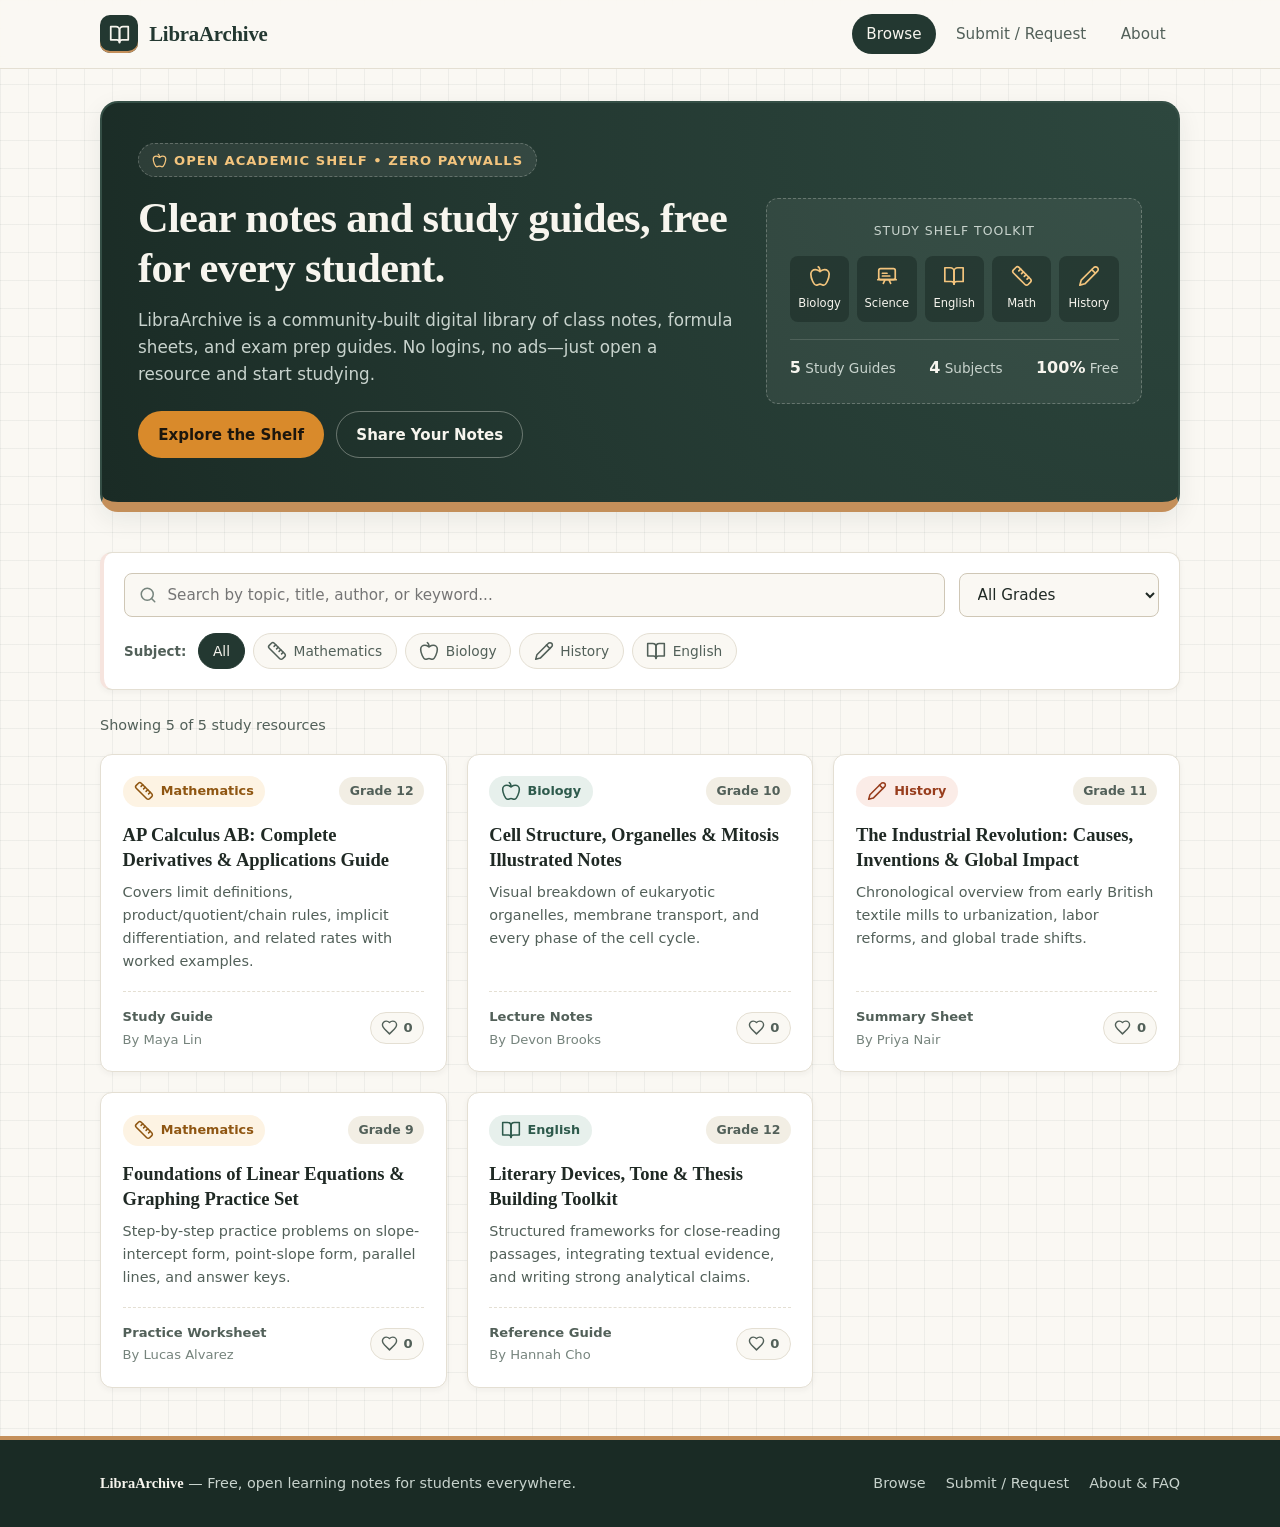
==== index.html @ 688ed9a1 "website creation" ====
<!DOCTYPE html>
<html lang="en">
<head>
  <meta charset="UTF-8" />
  <meta name="viewport" content="width=device-width, initial-scale=1.0" />
  <title>LibraArchive — Free Student Study Guides &amp; Class Notes</title>
  <meta name="description" content="Open, fast, and free study guides, lecture notes, and practice worksheets shared by students for everyone." />
  <link rel="stylesheet" href="css/styles.css" />
</head>
<body>
  <header class="site-header">
    <div class="container nav-inner">
      <a class="brand" href="index.html">
        <span class="brand-badge" aria-hidden="true">
          <svg width="21" height="21" viewBox="0 0 24 24" fill="none" stroke="currentColor" stroke-width="2" stroke-linecap="round" stroke-linejoin="round">
            <path d="M2 3h6a4 4 0 0 1 4 4v14a3 3 0 0 0-3-3H2z"/>
            <path d="M22 3h-6a4 4 0 0 0-4 4v14a3 3 0 0 1 3-3h7z"/>
          </svg>
        </span>
        <span>LibraArchive</span>
      </a>

      <button type="button" class="nav-toggle" id="nav-toggle" aria-expanded="false" aria-controls="nav-links" aria-label="Toggle navigation">
        <svg width="22" height="22" viewBox="0 0 24 24" fill="none" stroke="currentColor" stroke-width="2" stroke-linecap="round">
          <path d="M3 6h18M3 12h18M3 18h18"/>
        </svg>
      </button>

      <nav class="nav-links" id="nav-links" aria-label="Primary">
        <a href="index.html" aria-current="page">Browse</a>
        <a href="contribute.html">Submit / Request</a>
        <a href="about.html">About</a>
      </nav>
    </div>
  </header>

  <main>
    <section class="hero-section">
      <div class="container">
        <div class="chalkboard-hero">
          <div class="hero-grid">
            <div>
              <div class="hero-eyebrow">
                <svg width="15" height="15" viewBox="0 0 24 24" fill="none" stroke="currentColor" stroke-width="2" stroke-linecap="round" stroke-linejoin="round" aria-hidden="true">
                  <path d="M12 20.94c1.5 0 2.75 1.06 4 1.06 3 0 6-8 6-12.22A4.91 4.91 0 0 0 17 5c-2.22 0-4 1.44-5 2-1-.56-2.78-2-5-2a4.9 4.9 0 0 0-5 4.78C2 14 5 22 8 22c1.25 0 2.5-1.06 4-1.06Z"/>
                  <path d="M10 2c1 .5 2 2 2 5"/>
                </svg>
                <span>Open Academic Shelf &bull; Zero Paywalls</span>
              </div>
              <h1>Clear notes and study guides, free for every student.</h1>
              <p>
                LibraArchive is a community-built digital library of class notes, formula sheets, and exam prep guides. No logins, no ads—just open a resource and start studying.
              </p>
              <div class="hero-actions">
                <a class="btn btn-amber" href="#browse-controls">Explore the Shelf</a>
                <a class="btn btn-chalk-outline" href="contribute.html">Share Your Notes</a>
              </div>
            </div>

            <div class="hero-toolkit-card" aria-label="Study Subjects Overview">
              <div class="toolkit-label">Study Shelf Toolkit</div>
              <div class="toolkit-icons">
                <div class="toolkit-item">
                  <svg width="22" height="22" viewBox="0 0 24 24" fill="none" stroke="currentColor" stroke-width="1.85" stroke-linecap="round" stroke-linejoin="round" aria-hidden="true">
                    <path d="M12 20.94c1.5 0 2.75 1.06 4 1.06 3 0 6-8 6-12.22A4.91 4.91 0 0 0 17 5c-2.22 0-4 1.44-5 2-1-.56-2.78-2-5-2a4.9 4.9 0 0 0-5 4.78C2 14 5 22 8 22c1.25 0 2.5-1.06 4-1.06Z"/>
                    <path d="M10 2c1 .5 2 2 2 5"/>
                  </svg>
                  <span>Biology</span>
                </div>
                <div class="toolkit-item">
                  <svg width="22" height="22" viewBox="0 0 24 24" fill="none" stroke="currentColor" stroke-width="1.85" stroke-linecap="round" stroke-linejoin="round" aria-hidden="true">
                    <rect x="3" y="4" width="18" height="12" rx="2"/>
                    <path d="M2 16h20M8 20l2-4M16 20l-2-4M7 9h5M7 12h8"/>
                  </svg>
                  <span>Science</span>
                </div>
                <div class="toolkit-item">
                  <svg width="22" height="22" viewBox="0 0 24 24" fill="none" stroke="currentColor" stroke-width="1.85" stroke-linecap="round" stroke-linejoin="round" aria-hidden="true">
                    <path d="M2 3h6a4 4 0 0 1 4 4v14a3 3 0 0 0-3-3H2z"/>
                    <path d="M22 3h-6a4 4 0 0 0-4 4v14a3 3 0 0 1 3-3h7z"/>
                  </svg>
                  <span>English</span>
                </div>
                <div class="toolkit-item">
                  <svg width="22" height="22" viewBox="0 0 24 24" fill="none" stroke="currentColor" stroke-width="1.85" stroke-linecap="round" stroke-linejoin="round" aria-hidden="true">
                    <path d="M21.3 15.3a2.4 2.4 0 0 1 0 3.4l-2.6 2.6a2.4 2.4 0 0 1-3.4 0L2.7 8.7a2.41 2.41 0 0 1 0-3.4l2.6-2.6a2.41 2.41 0 0 1 3.4 0Z"/>
                    <path d="m14.5 12.5 2-2m-5-1 2-2m-5-1 2-2m7 11 2-2"/>
                  </svg>
                  <span>Math</span>
                </div>
                <div class="toolkit-item">
                  <svg width="22" height="22" viewBox="0 0 24 24" fill="none" stroke="currentColor" stroke-width="1.85" stroke-linecap="round" stroke-linejoin="round" aria-hidden="true">
                    <path d="M17 3a2.85 2.83 0 1 1 4 4L7.5 20.5 2 22l1.5-5.5Z"/>
                    <path d="m15 5 4 4"/>
                  </svg>
                  <span>History</span>
                </div>
              </div>
              <div class="hero-stats">
                <span><strong id="stat-total-resources">5</strong> Study Guides</span>
                <span><strong id="stat-total-subjects">4</strong> Subjects</span>
                <span><strong>100%</strong> Free</span>
              </div>
            </div>
          </div>
        </div>
      </div>
    </section>

    <section class="container" id="browse-controls" aria-label="Browse Study Resources">
      <div class="controls-panel">
        <div class="search-row">
          <div class="search-field">
            <svg width="18" height="18" viewBox="0 0 24 24" fill="none" stroke="currentColor" stroke-width="2" stroke-linecap="round" stroke-linejoin="round" aria-hidden="true">
              <circle cx="11" cy="11" r="8"/>
              <path d="m21 21-4.3-4.3"/>
            </svg>
            <input
              type="search"
              id="search-input"
              class="search-input"
              placeholder="Search by topic, title, author, or keyword..."
              aria-label="Search study resources"
            />
          </div>

          <select id="grade-select" class="grade-select" aria-label="Filter by Grade">
            <option value="All">All Grades</option>
          </select>
        </div>

        <div class="filter-pills-row" role="group" aria-label="Filter by Subject">
          <span class="filter-label">Subject:</span>
          <div id="subject-pills" class="filter-pills-row"></div>
        </div>
      </div>

      <div class="results-meta">
        <span id="results-count">Loading study resources...</span>
      </div>

      <div id="resource-grid" class="resource-grid"></div>
    </section>
  </main>

  <footer class="site-footer">
    <div class="container footer-inner">
      <div>
        <span class="footer-brand">LibraArchive</span> &mdash; Free, open learning notes for students everywhere.
      </div>
      <div class="footer-links">
        <a href="index.html">Browse</a>
        <a href="contribute.html">Submit / Request</a>
        <a href="about.html">About &amp; FAQ</a>
      </div>
    </div>
  </footer>

  <script src="js/app.js"></script>
</body>
</html>
---- css/styles.css ----
/* ==========================================================================
   LibraArchive — Warm Academic & Notebook-Grid Stylesheet
   ========================================================================== */

:root {
  --bg-paper: #faf8f3;
  --bg-surface: #ffffff;
  --bg-subtle: #f2eee4;
  --grid-line: rgba(35, 56, 49, 0.055);
  --margin-line: rgba(200, 90, 50, 0.16);

  --chalkboard: #233831;
  --chalkboard-deep: #1a2b25;
  --chalk-text: #f7f5ee;
  --chalk-muted: #c8d3cd;
  --wood-ledge: #c48f5a;

  --ink-primary: #1f2924;
  --ink-secondary: #526059;
  --ink-muted: #76847d;

  --accent-amber: #d98a2b;
  --accent-amber-soft: #fdf3e3;
  --accent-terracotta: #c85a32;
  --accent-terracotta-soft: #fbece7;
  --accent-sage: #2e5a4c;
  --accent-sage-soft: #e7f0ec;

  --border-light: #e4dfd3;
  --border-strong: #cfc7b6;

  --shadow-sm: 0 2px 6px rgba(31, 41, 36, 0.05);
  --shadow-md: 0 8px 24px rgba(31, 41, 36, 0.08);

  --radius-sm: 8px;
  --radius-md: 12px;
  --radius-lg: 18px;
  --radius-pill: 999px;

  --font-serif: "Georgia", "Cambria", "Times New Roman", Times, serif;
  --font-sans: system-ui, -apple-system, BlinkMacSystemFont, "Segoe UI", Roboto, Oxygen, Ubuntu, Cantarell, sans-serif;

  --container-max: 1120px;
}

*,
*::before,
*::after {
  box-sizing: border-box;
}

html {
  scroll-behavior: smooth;
}

body {
  margin: 0;
  min-height: 100vh;
  display: flex;
  flex-direction: column;
  font-family: var(--font-sans);
  color: var(--ink-primary);
  line-height: 1.6;
  background-color: var(--bg-paper);
  background-image:
    linear-gradient(to right, var(--grid-line) 1px, transparent 1px),
    linear-gradient(to bottom, var(--grid-line) 1px, transparent 1px);
  background-size: 28px 28px;
  -webkit-font-smoothing: antialiased;
}

main {
  flex: 1;
}

img,
svg {
  display: block;
}

a {
  color: inherit;
  text-decoration: none;
}

button,
input,
select {
  font: inherit;
  color: inherit;
}

.container {
  width: 100%;
  max-width: var(--container-max);
  margin: 0 auto;
  padding: 0 1.25rem;
}

/* ==========================================================================
   Shared Header & Navigation
   ========================================================================== */

.site-header {
  position: sticky;
  top: 0;
  z-index: 40;
  background: rgba(250, 248, 243, 0.94);
  backdrop-filter: blur(8px);
  border-bottom: 1px solid var(--border-light);
}

.nav-inner {
  display: flex;
  align-items: center;
  justify-content: space-between;
  min-height: 68px;
  gap: 1rem;
}

.brand {
  display: inline-flex;
  align-items: center;
  gap: 0.7rem;
  font-family: var(--font-serif);
  font-size: 1.3rem;
  font-weight: 700;
  color: var(--chalkboard);
  letter-spacing: -0.01em;
}

.brand-badge {
  width: 38px;
  height: 38px;
  border-radius: 10px;
  background: var(--chalkboard);
  color: var(--chalk-text);
  display: inline-flex;
  align-items: center;
  justify-content: center;
  box-shadow: inset 0 -2px 0 var(--wood-ledge);
}

.nav-links {
  display: flex;
  align-items: center;
  gap: 0.35rem;
}

.nav-links a {
  padding: 0.5rem 0.9rem;
  border-radius: var(--radius-pill);
  font-size: 0.95rem;
  font-weight: 500;
  color: var(--ink-secondary);
  transition: background-color 0.16s ease, color 0.16s ease;
}

.nav-links a:hover {
  background: var(--bg-subtle);
  color: var(--ink-primary);
}

.nav-links a[aria-current="page"] {
  background: var(--chalkboard);
  color: var(--chalk-text);
}

.nav-toggle {
  display: none;
  background: var(--bg-surface);
  border: 1px solid var(--border-light);
  border-radius: var(--radius-sm);
  padding: 0.45rem 0.65rem;
  cursor: pointer;
}

/* ==========================================================================
   Hero Banner (Chalkboard Inspired)
   ========================================================================== */

.hero-section {
  padding: 2rem 0 1.25rem;
}

.chalkboard-hero {
  position: relative;
  background: radial-gradient(circle at top right, #2d473e 0%, var(--chalkboard) 60%, var(--chalkboard-deep) 100%);
  color: var(--chalk-text);
  border-radius: var(--radius-lg);
  padding: 2.5rem 2.25rem 2.75rem;
  border: 2px solid #354f46;
  border-bottom: 10px solid var(--wood-ledge);
  box-shadow: var(--shadow-md);
  overflow: hidden;
}

.hero-grid {
  display: grid;
  grid-template-columns: 1.35fr 0.85fr;
  gap: 2rem;
  align-items: center;
}

.hero-eyebrow {
  display: inline-flex;
  align-items: center;
  gap: 0.45rem;
  font-size: 0.82rem;
  font-weight: 600;
  text-transform: uppercase;
  letter-spacing: 0.08em;
  color: #f3c47d;
  background: rgba(255, 255, 255, 0.08);
  border: 1px dashed rgba(247, 245, 238, 0.25);
  padding: 0.35rem 0.8rem;
  border-radius: var(--radius-pill);
  margin-bottom: 1rem;
}

.chalkboard-hero h1 {
  margin: 0 0 0.85rem;
  font-family: var(--font-serif);
  font-size: clamp(1.85rem, 3.4vw, 2.65rem);
  line-height: 1.18;
  letter-spacing: -0.015em;
  color: var(--chalk-text);
}

.chalkboard-hero p {
  margin: 0 0 1.5rem;
  max-width: 58ch;
  font-size: 1.05rem;
  color: var(--chalk-muted);
}

.hero-actions {
  display: flex;
  flex-wrap: wrap;
  gap: 0.75rem;
}

.hero-toolkit-card {
  background: rgba(255, 255, 255, 0.06);
  border: 1.5px dashed rgba(247, 245, 238, 0.26);
  border-radius: var(--radius-md);
  padding: 1.4rem;
}

.toolkit-label {
  font-size: 0.78rem;
  text-transform: uppercase;
  letter-spacing: 0.08em;
  color: var(--chalk-muted);
  margin-bottom: 0.9rem;
  text-align: center;
}

.toolkit-icons {
  display: grid;
  grid-template-columns: repeat(5, 1fr);
  gap: 0.5rem;
  text-align: center;
}

.toolkit-item {
  display: flex;
  flex-direction: column;
  align-items: center;
  gap: 0.4rem;
  padding: 0.6rem 0.25rem;
  border-radius: var(--radius-sm);
  background: rgba(26, 43, 37, 0.55);
  color: #f3c47d;
  font-size: 0.72rem;
}

.toolkit-item span {
  color: var(--chalk-text);
  font-weight: 500;
}

.hero-stats {
  display: flex;
  justify-content: space-between;
  margin-top: 1.1rem;
  padding-top: 0.9rem;
  border-top: 1px solid rgba(247, 245, 238, 0.14);
  font-size: 0.85rem;
  color: var(--chalk-muted);
}

.hero-stats strong {
  color: var(--chalk-text);
  font-size: 1rem;
}

/* ==========================================================================
   Buttons
   ========================================================================== */

.btn {
  display: inline-flex;
  align-items: center;
  justify-content: center;
  gap: 0.5rem;
  padding: 0.65rem 1.2rem;
  border-radius: var(--radius-pill);
  font-size: 0.94rem;
  font-weight: 600;
  border: 1px solid transparent;
  cursor: pointer;
  transition: transform 0.12s ease, background-color 0.16s ease, border-color 0.16s ease, box-shadow 0.16s ease;
}

.btn:active {
  transform: translateY(1px);
}

.btn-amber {
  background: var(--accent-amber);
  color: #1c160d;
}

.btn-amber:hover {
  background: #e49738;
}

.btn-chalk-outline {
  background: transparent;
  border-color: rgba(247, 245, 238, 0.35);
  color: var(--chalk-text);
}

.btn-chalk-outline:hover {
  background: rgba(255, 255, 255, 0.1);
}

.btn-primary {
  background: var(--chalkboard);
  color: var(--chalk-text);
}

.btn-primary:hover {
  background: #2e4940;
}

.btn-secondary {
  background: var(--bg-surface);
  border-color: var(--border-strong);
  color: var(--ink-primary);
}

.btn-secondary:hover {
  background: var(--bg-subtle);
}

/* ==========================================================================
   Search & Filter Controls
   ========================================================================== */

.controls-panel {
  background: var(--bg-surface);
  border: 1px solid var(--border-light);
  border-left: 4px solid var(--margin-line);
  border-radius: var(--radius-md);
  padding: 1.25rem;
  margin: 1.25rem 0 1.5rem;
  box-shadow: var(--shadow-sm);
}

.search-row {
  display: grid;
  grid-template-columns: 1fr 200px;
  gap: 0.85rem;
  margin-bottom: 1rem;
}

.search-field {
  position: relative;
  display: flex;
  align-items: center;
}

.search-field svg {
  position: absolute;
  left: 0.95rem;
  color: var(--ink-muted);
  pointer-events: none;
}

.search-input,
.grade-select {
  width: 100%;
  height: 44px;
  border: 1px solid var(--border-strong);
  border-radius: var(--radius-sm);
  background: var(--bg-paper);
  font-size: 0.95rem;
  transition: border-color 0.15s ease, box-shadow 0.15s ease;
}

.search-input {
  padding: 0 0.95rem 0 2.65rem;
}

.grade-select {
  padding: 0 0.85rem;
  cursor: pointer;
}

.search-input:focus,
.grade-select:focus {
  outline: none;
  border-color: var(--chalkboard);
  background: var(--bg-surface);
  box-shadow: 0 0 0 3px rgba(35, 56, 49, 0.12);
}

.filter-pills-row {
  display: flex;
  flex-wrap: wrap;
  align-items: center;
  gap: 0.5rem;
}

.filter-label {
  font-size: 0.84rem;
  font-weight: 600;
  color: var(--ink-secondary);
  margin-right: 0.25rem;
}

.pill-btn {
  display: inline-flex;
  align-items: center;
  gap: 0.4rem;
  padding: 0.38rem 0.85rem;
  border-radius: var(--radius-pill);
  border: 1px solid var(--border-light);
  background: var(--bg-paper);
  color: var(--ink-secondary);
  font-size: 0.86rem;
  font-weight: 500;
  cursor: pointer;
  transition: all 0.15s ease;
}

.pill-btn:hover {
  border-color: var(--border-strong);
  color: var(--ink-primary);
}

.pill-btn.active {
  background: var(--chalkboard);
  border-color: var(--chalkboard);
  color: var(--chalk-text);
}

.results-meta {
  display: flex;
  align-items: center;
  justify-content: space-between;
  margin-bottom: 1rem;
  font-size: 0.9rem;
  color: var(--ink-secondary);
}

/* ==========================================================================
   Resource Cards Grid
   ========================================================================== */

.resource-grid {
  display: grid;
  grid-template-columns: repeat(auto-fill, minmax(310px, 1fr));
  gap: 1.25rem;
  padding-bottom: 3rem;
}

.resource-card {
  display: flex;
  flex-direction: column;
  background: var(--bg-surface);
  border: 1px solid var(--border-light);
  border-radius: var(--radius-md);
  padding: 1.35rem;
  box-shadow: var(--shadow-sm);
  transition: transform 0.16s ease, box-shadow 0.16s ease, border-color 0.16s ease;
}

.resource-card:hover {
  transform: translateY(-3px);
  box-shadow: var(--shadow-md);
  border-color: var(--border-strong);
}

.card-top {
  display: flex;
  align-items: center;
  justify-content: space-between;
  gap: 0.5rem;
  margin-bottom: 0.95rem;
}

.subject-badge {
  display: inline-flex;
  align-items: center;
  gap: 0.42rem;
  padding: 0.32rem 0.72rem;
  border-radius: var(--radius-pill);
  font-size: 0.8rem;
  font-weight: 600;
  background: var(--accent-sage-soft);
  color: var(--accent-sage);
}

.subject-badge[data-subject="Mathematics"] {
  background: var(--accent-amber-soft);
  color: #8f5612;
}

.subject-badge[data-subject="History"] {
  background: var(--accent-terracotta-soft);
  color: #983d1d;
}

.grade-tag {
  font-size: 0.78rem;
  font-weight: 600;
  color: var(--ink-secondary);
  background: var(--bg-subtle);
  padding: 0.25rem 0.65rem;
  border-radius: var(--radius-pill);
}

.card-title {
  margin: 0 0 0.55rem;
  font-family: var(--font-serif);
  font-size: 1.16rem;
  line-height: 1.35;
  color: var(--ink-primary);
}

.resource-card:hover .card-title {
  color: var(--accent-sage);
}

.card-desc {
  margin: 0 0 1.15rem;
  font-size: 0.9rem;
  color: var(--ink-secondary);
  flex: 1;
}

.card-footer {
  display: flex;
  align-items: center;
  justify-content: space-between;
  gap: 0.75rem;
  padding-top: 0.85rem;
  border-top: 1px dashed var(--border-light);
  font-size: 0.82rem;
  color: var(--ink-muted);
}

.card-meta-left {
  display: flex;
  flex-direction: column;
  gap: 0.1rem;
}

.card-type {
  font-weight: 600;
  color: var(--ink-secondary);
}

.like-pill {
  display: inline-flex;
  align-items: center;
  gap: 0.35rem;
  padding: 0.28rem 0.65rem;
  border-radius: var(--radius-pill);
  background: var(--bg-paper);
  border: 1px solid var(--border-light);
  font-weight: 600;
  color: var(--ink-secondary);
}

.like-pill.is-liked {
  background: var(--accent-terracotta-soft);
  border-color: rgba(200, 90, 50, 0.3);
  color: var(--accent-terracotta);
}

.empty-state {
  grid-column: 1 / -1;
  text-align: center;
  background: var(--bg-surface);
  border: 1px dashed var(--border-strong);
  border-radius: var(--radius-md);
  padding: 3rem 1.5rem;
}

.empty-state h3 {
  margin: 0 0 0.4rem;
  font-family: var(--font-serif);
}

.empty-state p {
  margin: 0 0 1rem;
  color: var(--ink-secondary);
}

/* ==========================================================================
   Resource Viewer Page (resource.html)
   ========================================================================== */

.viewer-shell {
  padding: 1.75rem 0 3.5rem;
}

.back-link {
  display: inline-flex;
  align-items: center;
  gap: 0.4rem;
  font-size: 0.92rem;
  font-weight: 600;
  color: var(--ink-secondary);
  margin-bottom: 1.25rem;
}

.back-link:hover {
  color: var(--chalkboard);
}

.viewer-header-card {
  background: var(--bg-surface);
  border: 1px solid var(--border-light);
  border-left: 5px solid var(--chalkboard);
  border-radius: var(--radius-md);
  padding: 1.65rem;
  margin-bottom: 1.25rem;
  box-shadow: var(--shadow-sm);
}

.viewer-badges {
  display: flex;
  flex-wrap: wrap;
  align-items: center;
  gap: 0.55rem;
  margin-bottom: 0.85rem;
}

.viewer-header-card h1 {
  margin: 0 0 0.5rem;
  font-family: var(--font-serif);
  font-size: clamp(1.5rem, 2.8vw, 2.1rem);
  line-height: 1.25;
}

.viewer-byline {
  margin: 0 0 1.25rem;
  color: var(--ink-secondary);
  font-size: 0.95rem;
}

.viewer-actions {
  display: flex;
  flex-wrap: wrap;
  align-items: center;
  gap: 0.75rem;
}

.like-btn {
  display: inline-flex;
  align-items: center;
  gap: 0.5rem;
  padding: 0.62rem 1.15rem;
  border-radius: var(--radius-pill);
  border: 1px solid var(--border-strong);
  background: var(--bg-paper);
  font-weight: 600;
  cursor: pointer;
  transition: all 0.15s ease;
}

.like-btn:hover {
  border-color: var(--accent-terracotta);
  color: var(--accent-terracotta);
}

.like-btn.liked {
  background: var(--accent-terracotta);
  border-color: var(--accent-terracotta);
  color: #ffffff;
}

.drive-frame-wrapper {
  position: relative;
  width: 100%;
  background: var(--bg-surface);
  border: 1px solid var(--border-light);
  border-radius: var(--radius-md);
  overflow: hidden;
  box-shadow: var(--shadow-md);
}

.drive-frame-bar {
  display: flex;
  align-items: center;
  justify-content: space-between;
  padding: 0.65rem 1rem;
  background: var(--bg-subtle);
  border-bottom: 1px solid var(--border-light);
  font-size: 0.84rem;
  color: var(--ink-secondary);
}

.drive-iframe {
  width: 100%;
  height: 76vh;
  min-height: 540px;
  border: 0;
  display: block;
  background: #f4f2ec;
}

/* ==========================================================================
   Content & Subpages (contribute.html & about.html)
   ========================================================================== */

.page-banner {
  padding: 2.25rem 0 1.25rem;
}

.page-banner-card {
  background: var(--chalkboard);
  color: var(--chalk-text);
  border-radius: var(--radius-lg);
  padding: 2rem 2.25rem;
  border-bottom: 8px solid var(--wood-ledge);
}

.page-banner-card h1 {
  margin: 0 0 0.5rem;
  font-family: var(--font-serif);
  font-size: clamp(1.65rem, 3vw, 2.25rem);
}

.page-banner-card p {
  margin: 0;
  color: var(--chalk-muted);
  max-width: 62ch;
}

.two-col-layout {
  display: grid;
  grid-template-columns: 1.45fr 0.85fr;
  gap: 1.5rem;
  padding: 1rem 0 3.5rem;
  align-items: start;
}

.paper-card {
  background: var(--bg-surface);
  border: 1px solid var(--border-light);
  border-radius: var(--radius-md);
  padding: 1.65rem;
  box-shadow: var(--shadow-sm);
}

.paper-card h2 {
  margin: 0 0 0.75rem;
  font-family: var(--font-serif);
  font-size: 1.35rem;
  color: var(--chalkboard);
}

.paper-card p {
  margin: 0 0 1rem;
  color: var(--ink-secondary);
}

.guidelines-list {
  margin: 0;
  padding-left: 1.2rem;
  color: var(--ink-secondary);
}

.guidelines-list li {
  margin-bottom: 0.75rem;
}

.guidelines-list strong {
  color: var(--ink-primary);
}

.form-embed-box {
  border: 1.5px dashed var(--border-strong);
  border-radius: var(--radius-md);
  background: var(--bg-paper);
  overflow: hidden;
}

.form-placeholder-notice {
  padding: 2.25rem 1.5rem;
  text-align: center;
}

.form-placeholder-notice code {
  display: inline-block;
  margin: 0.4rem 0;
  padding: 0.25rem 0.6rem;
  background: var(--bg-subtle);
  border-radius: 6px;
  font-size: 0.88rem;
  color: var(--accent-terracotta);
}

.google-form-iframe {
  width: 100%;
  min-height: 680px;
  border: 0;
  display: block;
}

.about-stack {
  display: grid;
  gap: 1.35rem;
  padding: 1rem 0 3.5rem;
}

.faq-item {
  border-bottom: 1px solid var(--border-light);
  padding: 0.9rem 0;
}

.faq-item:last-child {
  border-bottom: 0;
  padding-bottom: 0;
}

.faq-item summary {
  font-weight: 600;
  color: var(--ink-primary);
  cursor: pointer;
  list-style: none;
  display: flex;
  align-items: center;
  justify-content: space-between;
  gap: 1rem;
}

.faq-item summary::-webkit-details-marker {
  display: none;
}

.faq-item summary::after {
  content: "+";
  font-size: 1.25rem;
  color: var(--accent-sage);
  font-weight: 700;
}

.faq-item[open] summary::after {
  content: "−";
}

.faq-item p {
  margin: 0.65rem 0 0;
  font-size: 0.94rem;
}

/* ==========================================================================
   Shared Footer
   ========================================================================== */

.site-footer {
  background: var(--chalkboard-deep);
  color: var(--chalk-muted);
  border-top: 4px solid var(--wood-ledge);
  padding: 2rem 0;
  font-size: 0.9rem;
}

.footer-inner {
  display: flex;
  flex-wrap: wrap;
  align-items: center;
  justify-content: space-between;
  gap: 1rem;
}

.footer-brand {
  font-family: var(--font-serif);
  font-weight: 700;
  color: var(--chalk-text);
}

.footer-links {
  display: flex;
  flex-wrap: wrap;
  gap: 1.25rem;
}

.footer-links a:hover {
  color: var(--chalk-text);
  text-decoration: underline;
}

/* ==========================================================================
   Responsive Adjustments
   ========================================================================== */

@media (max-width: 860px) {
  .hero-grid,
  .two-col-layout {
    grid-template-columns: 1fr;
  }

  .search-row {
    grid-template-columns: 1fr;
  }
}

@media (max-width: 640px) {
  .nav-toggle {
    display: inline-flex;
    align-items: center;
    justify-content: center;
  }

  .nav-links {
    display: none;
    position: absolute;
    top: 68px;
    left: 0;
    right: 0;
    background: var(--bg-paper);
    border-bottom: 1px solid var(--border-light);
    padding: 0.85rem 1.25rem 1.15rem;
    flex-direction: column;
    align-items: stretch;
  }

  .nav-links.open {
    display: flex;
  }

  .chalkboard-hero {
    padding: 1.75rem 1.35rem 2rem;
  }

  .toolkit-icons {
    grid-template-columns: repeat(3, 1fr);
  }

  .drive-iframe {
    height: 62vh;
    min-height: 420px;
  }
}
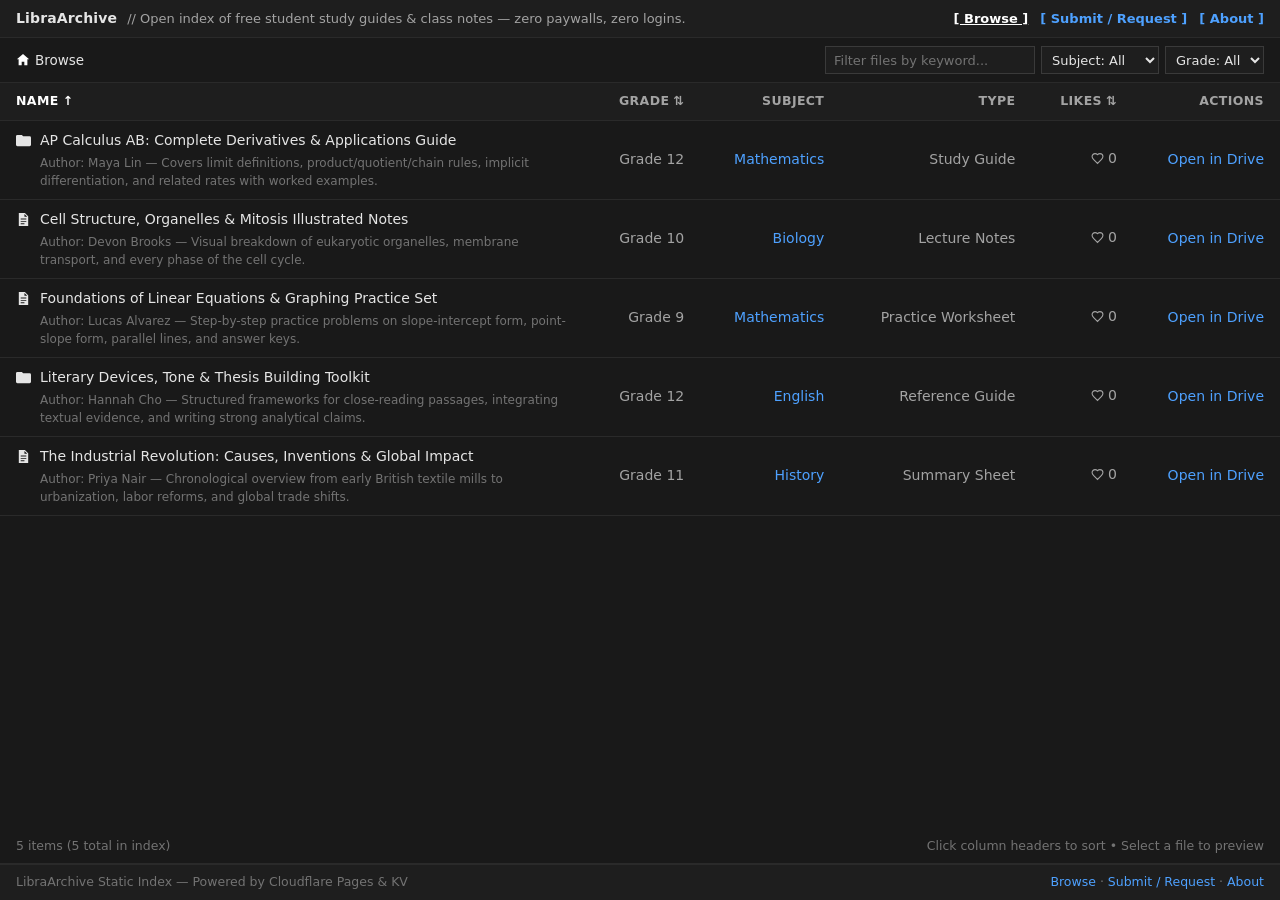
==== commit 7aaffb31: "Update index.html" ====
--- a/index.html
+++ b/index.html
@@ -3,159 +3,102 @@
 <head>
   <meta charset="UTF-8" />
   <meta name="viewport" content="width=device-width, initial-scale=1.0" />
-  <title>LibraArchive — Free Student Study Guides &amp; Class Notes</title>
-  <meta name="description" content="Open, fast, and free study guides, lecture notes, and practice worksheets shared by students for everyone." />
+  <title>LibraArchive — /Browse</title>
+  <meta name="description" content="Open-directory index of free student study guides, lecture notes, and worksheets." />
   <link rel="stylesheet" href="css/styles.css" />
 </head>
 <body>
-  <header class="site-header">
-    <div class="container nav-inner">
-      <a class="brand" href="index.html">
-        <span class="brand-badge" aria-hidden="true">
-          <svg width="21" height="21" viewBox="0 0 24 24" fill="none" stroke="currentColor" stroke-width="2" stroke-linecap="round" stroke-linejoin="round">
-            <path d="M2 3h6a4 4 0 0 1 4 4v14a3 3 0 0 0-3-3H2z"/>
-            <path d="M22 3h-6a4 4 0 0 0-4 4v14a3 3 0 0 1 3-3h7z"/>
-          </svg>
-        </span>
-        <span>LibraArchive</span>
-      </a>
-
-      <button type="button" class="nav-toggle" id="nav-toggle" aria-expanded="false" aria-controls="nav-links" aria-label="Toggle navigation">
-        <svg width="22" height="22" viewBox="0 0 24 24" fill="none" stroke="currentColor" stroke-width="2" stroke-linecap="round">
-          <path d="M3 6h18M3 12h18M3 18h18"/>
-        </svg>
-      </button>
-
-      <nav class="nav-links" id="nav-links" aria-label="Primary">
-        <a href="index.html" aria-current="page">Browse</a>
-        <a href="contribute.html">Submit / Request</a>
-        <a href="about.html">About</a>
-      </nav>
+  <header class="dir-topbar">
+    <div class="dir-topbar-left">
+      <a class="dir-brand" href="index.html">LibraArchive</a>
+      <span class="dir-mission">// Open index of free student study guides &amp; class notes &mdash; zero paywalls, zero logins.</span>
     </div>
+    <nav class="dir-topbar-links" aria-label="Primary">
+      <a href="index.html" aria-current="page">[ Browse ]</a>
+      <a href="contribute.html">[ Submit / Request ]</a>
+      <a href="about.html">[ About ]</a>
+    </nav>
   </header>
 
+  <div class="dir-breadcrumb-bar">
+    <nav class="breadcrumb-trail" aria-label="Breadcrumb">
+      <a href="index.html" title="Home">
+        <svg width="14" height="14" viewBox="0 0 16 16" fill="#ffffff" aria-hidden="true">
+          <path d="M8 1.2 1 7h2v7h3.5v-4h3v4H13V7h2L8 1.2z"/>
+        </svg>
+        <span>Browse</span>
+      </a>
+      <span id="breadcrumb-subject"></span>
+    </nav>
+
+    <div class="dir-controls">
+      <input
+        type="search"
+        id="search-input"
+        class="dir-input"
+        placeholder="Filter files by keyword..."
+        aria-label="Filter files by keyword"
+      />
+      <select id="subject-select" class="dir-select" aria-label="Filter by Subject">
+        <option value="All">Subject: All</option>
+      </select>
+      <select id="grade-select" class="dir-select" aria-label="Filter by Grade">
+        <option value="All">Grade: All</option>
+      </select>
+    </div>
+  </div>
+
   <main>
-    <section class="hero-section">
-      <div class="container">
-        <div class="chalkboard-hero">
-          <div class="hero-grid">
-            <div>
-              <div class="hero-eyebrow">
-                <svg width="15" height="15" viewBox="0 0 24 24" fill="none" stroke="currentColor" stroke-width="2" stroke-linecap="round" stroke-linejoin="round" aria-hidden="true">
-                  <path d="M12 20.94c1.5 0 2.75 1.06 4 1.06 3 0 6-8 6-12.22A4.91 4.91 0 0 0 17 5c-2.22 0-4 1.44-5 2-1-.56-2.78-2-5-2a4.9 4.9 0 0 0-5 4.78C2 14 5 22 8 22c1.25 0 2.5-1.06 4-1.06Z"/>
-                  <path d="M10 2c1 .5 2 2 2 5"/>
-                </svg>
-                <span>Open Academic Shelf &bull; Zero Paywalls</span>
-              </div>
-              <h1>Clear notes and study guides, free for every student.</h1>
-              <p>
-                LibraArchive is a community-built digital library of class notes, formula sheets, and exam prep guides. No logins, no ads—just open a resource and start studying.
-              </p>
-              <div class="hero-actions">
-                <a class="btn btn-amber" href="#browse-controls">Explore the Shelf</a>
-                <a class="btn btn-chalk-outline" href="contribute.html">Share Your Notes</a>
-              </div>
-            </div>
-
-            <div class="hero-toolkit-card" aria-label="Study Subjects Overview">
-              <div class="toolkit-label">Study Shelf Toolkit</div>
-              <div class="toolkit-icons">
-                <div class="toolkit-item">
-                  <svg width="22" height="22" viewBox="0 0 24 24" fill="none" stroke="currentColor" stroke-width="1.85" stroke-linecap="round" stroke-linejoin="round" aria-hidden="true">
-                    <path d="M12 20.94c1.5 0 2.75 1.06 4 1.06 3 0 6-8 6-12.22A4.91 4.91 0 0 0 17 5c-2.22 0-4 1.44-5 2-1-.56-2.78-2-5-2a4.9 4.9 0 0 0-5 4.78C2 14 5 22 8 22c1.25 0 2.5-1.06 4-1.06Z"/>
-                    <path d="M10 2c1 .5 2 2 2 5"/>
-                  </svg>
-                  <span>Biology</span>
-                </div>
-                <div class="toolkit-item">
-                  <svg width="22" height="22" viewBox="0 0 24 24" fill="none" stroke="currentColor" stroke-width="1.85" stroke-linecap="round" stroke-linejoin="round" aria-hidden="true">
-                    <rect x="3" y="4" width="18" height="12" rx="2"/>
-                    <path d="M2 16h20M8 20l2-4M16 20l-2-4M7 9h5M7 12h8"/>
-                  </svg>
-                  <span>Science</span>
-                </div>
-                <div class="toolkit-item">
-                  <svg width="22" height="22" viewBox="0 0 24 24" fill="none" stroke="currentColor" stroke-width="1.85" stroke-linecap="round" stroke-linejoin="round" aria-hidden="true">
-                    <path d="M2 3h6a4 4 0 0 1 4 4v14a3 3 0 0 0-3-3H2z"/>
-                    <path d="M22 3h-6a4 4 0 0 0-4 4v14a3 3 0 0 1 3-3h7z"/>
-                  </svg>
-                  <span>English</span>
-                </div>
-                <div class="toolkit-item">
-                  <svg width="22" height="22" viewBox="0 0 24 24" fill="none" stroke="currentColor" stroke-width="1.85" stroke-linecap="round" stroke-linejoin="round" aria-hidden="true">
-                    <path d="M21.3 15.3a2.4 2.4 0 0 1 0 3.4l-2.6 2.6a2.4 2.4 0 0 1-3.4 0L2.7 8.7a2.41 2.41 0 0 1 0-3.4l2.6-2.6a2.41 2.41 0 0 1 3.4 0Z"/>
-                    <path d="m14.5 12.5 2-2m-5-1 2-2m-5-1 2-2m7 11 2-2"/>
-                  </svg>
-                  <span>Math</span>
-                </div>
-                <div class="toolkit-item">
-                  <svg width="22" height="22" viewBox="0 0 24 24" fill="none" stroke="currentColor" stroke-width="1.85" stroke-linecap="round" stroke-linejoin="round" aria-hidden="true">
-                    <path d="M17 3a2.85 2.83 0 1 1 4 4L7.5 20.5 2 22l1.5-5.5Z"/>
-                    <path d="m15 5 4 4"/>
-                  </svg>
-                  <span>History</span>
-                </div>
-              </div>
-              <div class="hero-stats">
-                <span><strong id="stat-total-resources">5</strong> Study Guides</span>
-                <span><strong id="stat-total-subjects">4</strong> Subjects</span>
-                <span><strong>100%</strong> Free</span>
-              </div>
-            </div>
-          </div>
-        </div>
-      </div>
-    </section>
-
-    <section class="container" id="browse-controls" aria-label="Browse Study Resources">
-      <div class="controls-panel">
-        <div class="search-row">
-          <div class="search-field">
-            <svg width="18" height="18" viewBox="0 0 24 24" fill="none" stroke="currentColor" stroke-width="2" stroke-linecap="round" stroke-linejoin="round" aria-hidden="true">
-              <circle cx="11" cy="11" r="8"/>
-              <path d="m21 21-4.3-4.3"/>
-            </svg>
-            <input
-              type="search"
-              id="search-input"
-              class="search-input"
-              placeholder="Search by topic, title, author, or keyword..."
-              aria-label="Search study resources"
-            />
-          </div>
-
-          <select id="grade-select" class="grade-select" aria-label="Filter by Grade">
-            <option value="All">All Grades</option>
-          </select>
-        </div>
-
-        <div class="filter-pills-row" role="group" aria-label="Filter by Subject">
-          <span class="filter-label">Subject:</span>
-          <div id="subject-pills" class="filter-pills-row"></div>
-        </div>
-      </div>
-
-      <div class="results-meta">
-        <span id="results-count">Loading study resources...</span>
-      </div>
-
-      <div id="resource-grid" class="resource-grid"></div>
-    </section>
+    <div class="dir-table-wrap">
+      <table class="dir-table">
+        <thead>
+          <tr>
+            <th class="col-name">
+              <button type="button" class="sort-btn active-sort" data-sort="title">
+                <span>Name</span>
+                <span class="sort-indicator">↑</span>
+              </button>
+            </th>
+            <th class="col-meta">
+              <button type="button" class="sort-btn" data-sort="grade">
+                <span>Grade</span>
+                <span class="sort-indicator">⇅</span>
+              </button>
+            </th>
+            <th class="col-meta">Subject</th>
+            <th class="col-meta">Type</th>
+            <th class="col-meta">
+              <button type="button" class="sort-btn" data-sort="likes">
+                <span>Likes</span>
+                <span class="sort-indicator">⇅</span>
+              </button>
+            </th>
+            <th class="col-meta">Actions</th>
+          </tr>
+        </thead>
+        <tbody id="dir-table-body">
+          <tr class="dir-empty-row">
+            <td colspan="6">Loading directory index...</td>
+          </tr>
+        </tbody>
+      </table>
+    </div>
   </main>
 
-  <footer class="site-footer">
-    <div class="container footer-inner">
-      <div>
-        <span class="footer-brand">LibraArchive</span> &mdash; Free, open learning notes for students everywhere.
-      </div>
-      <div class="footer-links">
-        <a href="index.html">Browse</a>
-        <a href="contribute.html">Submit / Request</a>
-        <a href="about.html">About &amp; FAQ</a>
-      </div>
+  <div class="dir-status-bar">
+    <span id="dir-status-count">0 items</span>
+    <span>Click column headers to sort &bull; Select a file to preview</span>
+  </div>
+
+  <footer class="dir-footer">
+    <span>LibraArchive Static Index &mdash; Powered by Cloudflare Pages &amp; KV</span>
+    <div>
+      <a href="index.html">Browse</a> &middot;
+      <a href="contribute.html">Submit / Request</a> &middot;
+      <a href="about.html">About</a>
     </div>
   </footer>
 
   <script src="js/app.js"></script>
 </body>
-</html>+</html>
--- a/css/styles.css
+++ b/css/styles.css
@@ -1,820 +1,493 @@
 /* ==========================================================================
-   LibraArchive — Warm Academic & Notebook-Grid Stylesheet
+   LibraArchive — Dark-Mode Open-Directory / File Explorer Stylesheet
+   Zero rounded corners, zero drop shadows, zero cards.
    ========================================================================== */
 
 :root {
-  --bg-paper: #faf8f3;
-  --bg-surface: #ffffff;
-  --bg-subtle: #f2eee4;
-  --grid-line: rgba(35, 56, 49, 0.055);
-  --margin-line: rgba(200, 90, 50, 0.16);
-
-  --chalkboard: #233831;
-  --chalkboard-deep: #1a2b25;
-  --chalk-text: #f7f5ee;
-  --chalk-muted: #c8d3cd;
-  --wood-ledge: #c48f5a;
-
-  --ink-primary: #1f2924;
-  --ink-secondary: #526059;
-  --ink-muted: #76847d;
-
-  --accent-amber: #d98a2b;
-  --accent-amber-soft: #fdf3e3;
-  --accent-terracotta: #c85a32;
-  --accent-terracotta-soft: #fbece7;
-  --accent-sage: #2e5a4c;
-  --accent-sage-soft: #e7f0ec;
-
-  --border-light: #e4dfd3;
-  --border-strong: #cfc7b6;
-
-  --shadow-sm: 0 2px 6px rgba(31, 41, 36, 0.05);
-  --shadow-md: 0 8px 24px rgba(31, 41, 36, 0.08);
-
-  --radius-sm: 8px;
-  --radius-md: 12px;
-  --radius-lg: 18px;
-  --radius-pill: 999px;
-
-  --font-serif: "Georgia", "Cambria", "Times New Roman", Times, serif;
-  --font-sans: system-ui, -apple-system, BlinkMacSystemFont, "Segoe UI", Roboto, Oxygen, Ubuntu, Cantarell, sans-serif;
-
-  --container-max: 1120px;
+  --bg-main: #191919;
+  --bg-bar: #1e1e1e;
+  --bg-hover: #252525;
+  --bg-active: #2c2c2c;
+  --border-line: #2a2a2a;
+  --border-strong: #3a3a3a;
+
+  --text-primary: #e5e5e5;
+  --text-secondary: #a3a3a3;
+  --text-muted: #737373;
+
+  --link-blue: #4ea1ff;
+  --link-blue-hover: #7bb8ff;
+  --accent-liked: #ff6b6b;
+
+  --font-ui: "Segoe UI", "Inter", system-ui, -apple-system, BlinkMacSystemFont, Roboto, sans-serif;
+  --font-mono: ui-monospace, SFMono-Regular, Menlo, Monaco, Consolas, "Liberation Mono", monospace;
 }
 
 *,
 *::before,
 *::after {
   box-sizing: border-box;
-}
-
-html {
-  scroll-behavior: smooth;
-}
-
+  border-radius: 0 !important;
+  box-shadow: none !important;
+}
+
+html,
 body {
   margin: 0;
+  padding: 0;
   min-height: 100vh;
+  background-color: var(--bg-main);
+  color: var(--text-primary);
+  font-family: var(--font-ui);
+  font-size: 14px;
+  line-height: 1.5;
+  -webkit-font-smoothing: antialiased;
+}
+
+body {
   display: flex;
   flex-direction: column;
-  font-family: var(--font-sans);
-  color: var(--ink-primary);
-  line-height: 1.6;
-  background-color: var(--bg-paper);
-  background-image:
-    linear-gradient(to right, var(--grid-line) 1px, transparent 1px),
-    linear-gradient(to bottom, var(--grid-line) 1px, transparent 1px);
-  background-size: 28px 28px;
-  -webkit-font-smoothing: antialiased;
 }
 
 main {
   flex: 1;
-}
-
-img,
+  width: 100%;
+}
+
 svg {
-  display: block;
+  display: inline-block;
+  vertical-align: middle;
+  flex-shrink: 0;
 }
 
 a {
-  color: inherit;
+  color: var(--link-blue);
   text-decoration: none;
+}
+
+a:hover {
+  color: var(--link-blue-hover);
+  text-decoration: underline;
 }
 
 button,
 input,
 select {
+  font-family: var(--font-ui);
+  font-size: 13px;
+  color: var(--text-primary);
+  background: var(--bg-bar);
+  border: 1px solid var(--border-strong);
+}
+
+button:focus,
+input:focus,
+select:focus {
+  outline: 1px solid var(--link-blue);
+  border-color: var(--link-blue);
+}
+
+/* ==========================================================================
+   Top Compact Announcement & Navigation Bar
+   ========================================================================== */
+
+.dir-topbar {
+  width: 100%;
+  background-color: var(--bg-bar);
+  border-bottom: 1px solid var(--border-line);
+  padding: 8px 16px;
+  display: flex;
+  flex-wrap: wrap;
+  align-items: center;
+  justify-content: space-between;
+  gap: 8px 16px;
+}
+
+.dir-topbar-left {
+  display: flex;
+  flex-wrap: wrap;
+  align-items: center;
+  gap: 10px;
+}
+
+.dir-brand {
+  font-weight: 700;
+  color: var(--text-primary);
+  letter-spacing: 0.01em;
+}
+
+.dir-brand:hover {
+  color: #ffffff;
+  text-decoration: none;
+}
+
+.dir-mission {
+  color: var(--text-secondary);
+  font-size: 13px;
+}
+
+.dir-topbar-links {
+  display: flex;
+  flex-wrap: wrap;
+  align-items: center;
+  gap: 12px;
+  font-weight: 700;
+  font-size: 13px;
+}
+
+.dir-topbar-links a {
+  color: var(--link-blue);
+}
+
+.dir-topbar-links a[aria-current="page"] {
+  color: #ffffff;
+  text-decoration: underline;
+}
+
+/* ==========================================================================
+   Breadcrumb & Inline Filter Toolbar
+   ========================================================================== */
+
+.dir-breadcrumb-bar {
+  width: 100%;
+  background-color: var(--bg-main);
+  border-bottom: 1px solid var(--border-line);
+  padding: 8px 16px;
+  display: flex;
+  flex-wrap: wrap;
+  align-items: center;
+  justify-content: space-between;
+  gap: 10px 16px;
+}
+
+.breadcrumb-trail {
+  display: flex;
+  flex-wrap: wrap;
+  align-items: center;
+  gap: 6px;
+  font-size: 13.5px;
+  color: var(--text-secondary);
+  min-width: 0;
+}
+
+.breadcrumb-trail a {
+  color: var(--text-primary);
+  display: inline-flex;
+  align-items: center;
+  gap: 5px;
+}
+
+.breadcrumb-trail a:hover {
+  color: var(--link-blue);
+  text-decoration: none;
+}
+
+.breadcrumb-sep {
+  color: var(--text-muted);
+  user-select: none;
+}
+
+.breadcrumb-current {
+  color: var(--text-secondary);
+  word-break: break-word;
+}
+
+.dir-controls {
+  display: flex;
+  flex-wrap: wrap;
+  align-items: center;
+  gap: 6px;
+}
+
+.dir-input {
+  height: 28px;
+  padding: 0 8px;
+  min-width: 210px;
+  background: var(--bg-bar);
+  border: 1px solid var(--border-strong);
+  color: var(--text-primary);
+}
+
+.dir-input::placeholder {
+  color: var(--text-muted);
+}
+
+.dir-select {
+  height: 28px;
+  padding: 0 6px;
+  background: var(--bg-bar);
+  border: 1px solid var(--border-strong);
+  color: var(--text-primary);
+  cursor: pointer;
+}
+
+/* ==========================================================================
+   Full-Width Directory Table (index.html)
+   ========================================================================== */
+
+.dir-table-wrap {
+  width: 100%;
+  overflow-x: auto;
+}
+
+.dir-table {
+  width: 100%;
+  border-collapse: collapse;
+  table-layout: auto;
+}
+
+.dir-table thead th {
+  background-color: var(--bg-bar);
+  color: var(--text-secondary);
+  font-weight: 600;
+  font-size: 12.5px;
+  text-transform: uppercase;
+  letter-spacing: 0.03em;
+  padding: 9px 16px;
+  border-bottom: 1px solid var(--border-line);
+  white-space: nowrap;
+  user-select: none;
+}
+
+.dir-table thead th.col-name {
+  text-align: left;
+  width: 46%;
+}
+
+.dir-table thead th.col-meta {
+  text-align: right;
+}
+
+.sort-btn {
+  background: transparent;
+  border: 0;
+  padding: 0;
+  color: inherit;
   font: inherit;
-  color: inherit;
-}
-
-.container {
-  width: 100%;
-  max-width: var(--container-max);
-  margin: 0 auto;
-  padding: 0 1.25rem;
-}
-
-/* ==========================================================================
-   Shared Header & Navigation
-   ========================================================================== */
-
-.site-header {
-  position: sticky;
-  top: 0;
-  z-index: 40;
-  background: rgba(250, 248, 243, 0.94);
-  backdrop-filter: blur(8px);
-  border-bottom: 1px solid var(--border-light);
-}
-
-.nav-inner {
-  display: flex;
-  align-items: center;
+  text-transform: inherit;
+  letter-spacing: inherit;
+  cursor: pointer;
+  display: inline-flex;
+  align-items: center;
+  gap: 4px;
+}
+
+.sort-btn:hover,
+.sort-btn.active-sort {
+  color: #ffffff;
+}
+
+.dir-table tbody tr {
+  border-bottom: 1px solid var(--border-line);
+  transition: background-color 0.08s ease;
+}
+
+.dir-table tbody tr:hover {
+  background-color: var(--bg-hover);
+}
+
+.dir-table td {
+  padding: 9px 16px;
+  vertical-align: middle;
+}
+
+.dir-table td.col-name {
+  text-align: left;
+}
+
+.dir-table td.col-meta {
+  text-align: right;
+  color: var(--text-secondary);
+  white-space: nowrap;
+  font-variant-numeric: tabular-nums;
+}
+
+.file-entry-link {
+  display: inline-flex;
+  align-items: center;
+  gap: 9px;
+  color: var(--text-primary);
+  font-weight: 500;
+}
+
+.file-entry-link:hover {
+  color: var(--link-blue);
+  text-decoration: underline;
+}
+
+.file-entry-sub {
+  display: block;
+  padding-left: 24px;
+  font-size: 12px;
+  color: var(--text-muted);
+}
+
+.like-badge-inline {
+  display: inline-flex;
+  align-items: center;
+  justify-content: flex-end;
+  gap: 4px;
+  color: var(--text-secondary);
+}
+
+.like-badge-inline.is-liked {
+  color: var(--accent-liked);
+}
+
+.dir-status-bar {
+  padding: 8px 16px;
+  font-size: 12.5px;
+  color: var(--text-muted);
+  border-bottom: 1px solid var(--border-line);
+  background: var(--bg-main);
+  display: flex;
   justify-content: space-between;
-  min-height: 68px;
-  gap: 1rem;
-}
-
-.brand {
+  align-items: center;
+}
+
+.dir-empty-row td {
+  padding: 28px 16px;
+  text-align: center;
+  color: var(--text-secondary);
+}
+
+.btn-flat {
   display: inline-flex;
   align-items: center;
-  gap: 0.7rem;
-  font-family: var(--font-serif);
-  font-size: 1.3rem;
-  font-weight: 700;
-  color: var(--chalkboard);
-  letter-spacing: -0.01em;
-}
-
-.brand-badge {
-  width: 38px;
-  height: 38px;
-  border-radius: 10px;
-  background: var(--chalkboard);
-  color: var(--chalk-text);
-  display: inline-flex;
-  align-items: center;
-  justify-content: center;
-  box-shadow: inset 0 -2px 0 var(--wood-ledge);
-}
-
-.nav-links {
-  display: flex;
-  align-items: center;
-  gap: 0.35rem;
-}
-
-.nav-links a {
-  padding: 0.5rem 0.9rem;
-  border-radius: var(--radius-pill);
-  font-size: 0.95rem;
-  font-weight: 500;
-  color: var(--ink-secondary);
-  transition: background-color 0.16s ease, color 0.16s ease;
-}
-
-.nav-links a:hover {
-  background: var(--bg-subtle);
-  color: var(--ink-primary);
-}
-
-.nav-links a[aria-current="page"] {
-  background: var(--chalkboard);
-  color: var(--chalk-text);
-}
-
-.nav-toggle {
-  display: none;
-  background: var(--bg-surface);
-  border: 1px solid var(--border-light);
-  border-radius: var(--radius-sm);
-  padding: 0.45rem 0.65rem;
+  gap: 6px;
+  height: 28px;
+  padding: 0 10px;
+  background: var(--bg-bar);
+  border: 1px solid var(--border-strong);
+  color: var(--text-primary);
+  font-size: 13px;
   cursor: pointer;
-}
-
-/* ==========================================================================
-   Hero Banner (Chalkboard Inspired)
-   ========================================================================== */
-
-.hero-section {
-  padding: 2rem 0 1.25rem;
-}
-
-.chalkboard-hero {
-  position: relative;
-  background: radial-gradient(circle at top right, #2d473e 0%, var(--chalkboard) 60%, var(--chalkboard-deep) 100%);
-  color: var(--chalk-text);
-  border-radius: var(--radius-lg);
-  padding: 2.5rem 2.25rem 2.75rem;
-  border: 2px solid #354f46;
-  border-bottom: 10px solid var(--wood-ledge);
-  box-shadow: var(--shadow-md);
-  overflow: hidden;
-}
-
-.hero-grid {
-  display: grid;
-  grid-template-columns: 1.35fr 0.85fr;
-  gap: 2rem;
-  align-items: center;
-}
-
-.hero-eyebrow {
-  display: inline-flex;
-  align-items: center;
-  gap: 0.45rem;
-  font-size: 0.82rem;
-  font-weight: 600;
-  text-transform: uppercase;
-  letter-spacing: 0.08em;
-  color: #f3c47d;
-  background: rgba(255, 255, 255, 0.08);
-  border: 1px dashed rgba(247, 245, 238, 0.25);
-  padding: 0.35rem 0.8rem;
-  border-radius: var(--radius-pill);
-  margin-bottom: 1rem;
-}
-
-.chalkboard-hero h1 {
-  margin: 0 0 0.85rem;
-  font-family: var(--font-serif);
-  font-size: clamp(1.85rem, 3.4vw, 2.65rem);
-  line-height: 1.18;
-  letter-spacing: -0.015em;
-  color: var(--chalk-text);
-}
-
-.chalkboard-hero p {
-  margin: 0 0 1.5rem;
-  max-width: 58ch;
-  font-size: 1.05rem;
-  color: var(--chalk-muted);
-}
-
-.hero-actions {
-  display: flex;
-  flex-wrap: wrap;
-  gap: 0.75rem;
-}
-
-.hero-toolkit-card {
-  background: rgba(255, 255, 255, 0.06);
-  border: 1.5px dashed rgba(247, 245, 238, 0.26);
-  border-radius: var(--radius-md);
-  padding: 1.4rem;
-}
-
-.toolkit-label {
-  font-size: 0.78rem;
-  text-transform: uppercase;
-  letter-spacing: 0.08em;
-  color: var(--chalk-muted);
-  margin-bottom: 0.9rem;
-  text-align: center;
-}
-
-.toolkit-icons {
-  display: grid;
-  grid-template-columns: repeat(5, 1fr);
-  gap: 0.5rem;
-  text-align: center;
-}
-
-.toolkit-item {
-  display: flex;
-  flex-direction: column;
-  align-items: center;
-  gap: 0.4rem;
-  padding: 0.6rem 0.25rem;
-  border-radius: var(--radius-sm);
-  background: rgba(26, 43, 37, 0.55);
-  color: #f3c47d;
-  font-size: 0.72rem;
-}
-
-.toolkit-item span {
-  color: var(--chalk-text);
-  font-weight: 500;
-}
-
-.hero-stats {
-  display: flex;
+  text-decoration: none;
+}
+
+.btn-flat:hover {
+  background: var(--bg-hover);
+  border-color: var(--link-blue);
+  color: #ffffff;
+  text-decoration: none;
+}
+
+.btn-flat.liked {
+  border-color: var(--accent-liked);
+  color: var(--accent-liked);
+  background: #261b1b;
+}
+
+/* ==========================================================================
+   Resource Viewer Strip & Full-Bleed Iframe (resource.html)
+   ========================================================================== */
+
+.viewer-meta-strip {
+  width: 100%;
+  background-color: var(--bg-bar);
+  border-bottom: 1px solid var(--border-line);
+  padding: 10px 16px;
+  display: flex;
+  flex-wrap: wrap;
+  align-items: center;
   justify-content: space-between;
-  margin-top: 1.1rem;
-  padding-top: 0.9rem;
-  border-top: 1px solid rgba(247, 245, 238, 0.14);
-  font-size: 0.85rem;
-  color: var(--chalk-muted);
-}
-
-.hero-stats strong {
-  color: var(--chalk-text);
-  font-size: 1rem;
-}
-
-/* ==========================================================================
-   Buttons
-   ========================================================================== */
-
-.btn {
-  display: inline-flex;
-  align-items: center;
-  justify-content: center;
-  gap: 0.5rem;
-  padding: 0.65rem 1.2rem;
-  border-radius: var(--radius-pill);
-  font-size: 0.94rem;
-  font-weight: 600;
-  border: 1px solid transparent;
-  cursor: pointer;
-  transition: transform 0.12s ease, background-color 0.16s ease, border-color 0.16s ease, box-shadow 0.16s ease;
-}
-
-.btn:active {
-  transform: translateY(1px);
-}
-
-.btn-amber {
-  background: var(--accent-amber);
-  color: #1c160d;
-}
-
-.btn-amber:hover {
-  background: #e49738;
-}
-
-.btn-chalk-outline {
-  background: transparent;
-  border-color: rgba(247, 245, 238, 0.35);
-  color: var(--chalk-text);
-}
-
-.btn-chalk-outline:hover {
-  background: rgba(255, 255, 255, 0.1);
-}
-
-.btn-primary {
-  background: var(--chalkboard);
-  color: var(--chalk-text);
-}
-
-.btn-primary:hover {
-  background: #2e4940;
-}
-
-.btn-secondary {
-  background: var(--bg-surface);
-  border-color: var(--border-strong);
-  color: var(--ink-primary);
-}
-
-.btn-secondary:hover {
-  background: var(--bg-subtle);
-}
-
-/* ==========================================================================
-   Search & Filter Controls
-   ========================================================================== */
-
-.controls-panel {
-  background: var(--bg-surface);
-  border: 1px solid var(--border-light);
-  border-left: 4px solid var(--margin-line);
-  border-radius: var(--radius-md);
-  padding: 1.25rem;
-  margin: 1.25rem 0 1.5rem;
-  box-shadow: var(--shadow-sm);
-}
-
-.search-row {
-  display: grid;
-  grid-template-columns: 1fr 200px;
-  gap: 0.85rem;
-  margin-bottom: 1rem;
-}
-
-.search-field {
-  position: relative;
-  display: flex;
-  align-items: center;
-}
-
-.search-field svg {
-  position: absolute;
-  left: 0.95rem;
-  color: var(--ink-muted);
-  pointer-events: none;
-}
-
-.search-input,
-.grade-select {
-  width: 100%;
-  height: 44px;
-  border: 1px solid var(--border-strong);
-  border-radius: var(--radius-sm);
-  background: var(--bg-paper);
-  font-size: 0.95rem;
-  transition: border-color 0.15s ease, box-shadow 0.15s ease;
-}
-
-.search-input {
-  padding: 0 0.95rem 0 2.65rem;
-}
-
-.grade-select {
-  padding: 0 0.85rem;
-  cursor: pointer;
-}
-
-.search-input:focus,
-.grade-select:focus {
-  outline: none;
-  border-color: var(--chalkboard);
-  background: var(--bg-surface);
-  box-shadow: 0 0 0 3px rgba(35, 56, 49, 0.12);
-}
-
-.filter-pills-row {
-  display: flex;
-  flex-wrap: wrap;
-  align-items: center;
-  gap: 0.5rem;
-}
-
-.filter-label {
-  font-size: 0.84rem;
-  font-weight: 600;
-  color: var(--ink-secondary);
-  margin-right: 0.25rem;
-}
-
-.pill-btn {
-  display: inline-flex;
-  align-items: center;
-  gap: 0.4rem;
-  padding: 0.38rem 0.85rem;
-  border-radius: var(--radius-pill);
-  border: 1px solid var(--border-light);
-  background: var(--bg-paper);
-  color: var(--ink-secondary);
-  font-size: 0.86rem;
-  font-weight: 500;
-  cursor: pointer;
-  transition: all 0.15s ease;
-}
-
-.pill-btn:hover {
-  border-color: var(--border-strong);
-  color: var(--ink-primary);
-}
-
-.pill-btn.active {
-  background: var(--chalkboard);
-  border-color: var(--chalkboard);
-  color: var(--chalk-text);
-}
-
-.results-meta {
-  display: flex;
-  align-items: center;
-  justify-content: space-between;
-  margin-bottom: 1rem;
-  font-size: 0.9rem;
-  color: var(--ink-secondary);
-}
-
-/* ==========================================================================
-   Resource Cards Grid
-   ========================================================================== */
-
-.resource-grid {
-  display: grid;
-  grid-template-columns: repeat(auto-fill, minmax(310px, 1fr));
-  gap: 1.25rem;
-  padding-bottom: 3rem;
-}
-
-.resource-card {
-  display: flex;
-  flex-direction: column;
-  background: var(--bg-surface);
-  border: 1px solid var(--border-light);
-  border-radius: var(--radius-md);
-  padding: 1.35rem;
-  box-shadow: var(--shadow-sm);
-  transition: transform 0.16s ease, box-shadow 0.16s ease, border-color 0.16s ease;
-}
-
-.resource-card:hover {
-  transform: translateY(-3px);
-  box-shadow: var(--shadow-md);
-  border-color: var(--border-strong);
-}
-
-.card-top {
-  display: flex;
-  align-items: center;
-  justify-content: space-between;
-  gap: 0.5rem;
-  margin-bottom: 0.95rem;
-}
-
-.subject-badge {
-  display: inline-flex;
-  align-items: center;
-  gap: 0.42rem;
-  padding: 0.32rem 0.72rem;
-  border-radius: var(--radius-pill);
-  font-size: 0.8rem;
-  font-weight: 600;
-  background: var(--accent-sage-soft);
-  color: var(--accent-sage);
-}
-
-.subject-badge[data-subject="Mathematics"] {
-  background: var(--accent-amber-soft);
-  color: #8f5612;
-}
-
-.subject-badge[data-subject="History"] {
-  background: var(--accent-terracotta-soft);
-  color: #983d1d;
-}
-
-.grade-tag {
-  font-size: 0.78rem;
-  font-weight: 600;
-  color: var(--ink-secondary);
-  background: var(--bg-subtle);
-  padding: 0.25rem 0.65rem;
-  border-radius: var(--radius-pill);
-}
-
-.card-title {
-  margin: 0 0 0.55rem;
-  font-family: var(--font-serif);
-  font-size: 1.16rem;
-  line-height: 1.35;
-  color: var(--ink-primary);
-}
-
-.resource-card:hover .card-title {
-  color: var(--accent-sage);
-}
-
-.card-desc {
-  margin: 0 0 1.15rem;
-  font-size: 0.9rem;
-  color: var(--ink-secondary);
-  flex: 1;
-}
-
-.card-footer {
-  display: flex;
-  align-items: center;
-  justify-content: space-between;
-  gap: 0.75rem;
-  padding-top: 0.85rem;
-  border-top: 1px dashed var(--border-light);
-  font-size: 0.82rem;
-  color: var(--ink-muted);
-}
-
-.card-meta-left {
-  display: flex;
-  flex-direction: column;
-  gap: 0.1rem;
-}
-
-.card-type {
-  font-weight: 600;
-  color: var(--ink-secondary);
-}
-
-.like-pill {
-  display: inline-flex;
-  align-items: center;
-  gap: 0.35rem;
-  padding: 0.28rem 0.65rem;
-  border-radius: var(--radius-pill);
-  background: var(--bg-paper);
-  border: 1px solid var(--border-light);
-  font-weight: 600;
-  color: var(--ink-secondary);
-}
-
-.like-pill.is-liked {
-  background: var(--accent-terracotta-soft);
-  border-color: rgba(200, 90, 50, 0.3);
-  color: var(--accent-terracotta);
-}
-
-.empty-state {
-  grid-column: 1 / -1;
-  text-align: center;
-  background: var(--bg-surface);
-  border: 1px dashed var(--border-strong);
-  border-radius: var(--radius-md);
-  padding: 3rem 1.5rem;
-}
-
-.empty-state h3 {
-  margin: 0 0 0.4rem;
-  font-family: var(--font-serif);
-}
-
-.empty-state p {
-  margin: 0 0 1rem;
-  color: var(--ink-secondary);
-}
-
-/* ==========================================================================
-   Resource Viewer Page (resource.html)
-   ========================================================================== */
-
-.viewer-shell {
-  padding: 1.75rem 0 3.5rem;
-}
-
-.back-link {
-  display: inline-flex;
-  align-items: center;
-  gap: 0.4rem;
-  font-size: 0.92rem;
-  font-weight: 600;
-  color: var(--ink-secondary);
-  margin-bottom: 1.25rem;
-}
-
-.back-link:hover {
-  color: var(--chalkboard);
-}
-
-.viewer-header-card {
-  background: var(--bg-surface);
-  border: 1px solid var(--border-light);
-  border-left: 5px solid var(--chalkboard);
-  border-radius: var(--radius-md);
-  padding: 1.65rem;
-  margin-bottom: 1.25rem;
-  box-shadow: var(--shadow-sm);
-}
-
-.viewer-badges {
-  display: flex;
-  flex-wrap: wrap;
-  align-items: center;
-  gap: 0.55rem;
-  margin-bottom: 0.85rem;
-}
-
-.viewer-header-card h1 {
-  margin: 0 0 0.5rem;
-  font-family: var(--font-serif);
-  font-size: clamp(1.5rem, 2.8vw, 2.1rem);
-  line-height: 1.25;
-}
-
-.viewer-byline {
-  margin: 0 0 1.25rem;
-  color: var(--ink-secondary);
-  font-size: 0.95rem;
-}
-
-.viewer-actions {
-  display: flex;
-  flex-wrap: wrap;
-  align-items: center;
-  gap: 0.75rem;
-}
-
-.like-btn {
-  display: inline-flex;
-  align-items: center;
-  gap: 0.5rem;
-  padding: 0.62rem 1.15rem;
-  border-radius: var(--radius-pill);
-  border: 1px solid var(--border-strong);
-  background: var(--bg-paper);
-  font-weight: 600;
-  cursor: pointer;
-  transition: all 0.15s ease;
-}
-
-.like-btn:hover {
-  border-color: var(--accent-terracotta);
-  color: var(--accent-terracotta);
-}
-
-.like-btn.liked {
-  background: var(--accent-terracotta);
-  border-color: var(--accent-terracotta);
-  color: #ffffff;
-}
-
-.drive-frame-wrapper {
-  position: relative;
-  width: 100%;
-  background: var(--bg-surface);
-  border: 1px solid var(--border-light);
-  border-radius: var(--radius-md);
-  overflow: hidden;
-  box-shadow: var(--shadow-md);
-}
-
-.drive-frame-bar {
-  display: flex;
-  align-items: center;
-  justify-content: space-between;
-  padding: 0.65rem 1rem;
-  background: var(--bg-subtle);
-  border-bottom: 1px solid var(--border-light);
-  font-size: 0.84rem;
-  color: var(--ink-secondary);
-}
-
-.drive-iframe {
-  width: 100%;
-  height: 76vh;
+  gap: 10px 16px;
+}
+
+.viewer-meta-info {
+  display: flex;
+  flex-wrap: wrap;
+  align-items: center;
+  gap: 8px 14px;
+  font-size: 13px;
+  color: var(--text-secondary);
+}
+
+.viewer-meta-info strong {
+  color: var(--text-primary);
+}
+
+.viewer-meta-actions {
+  display: flex;
+  flex-wrap: wrap;
+  align-items: center;
+  gap: 8px;
+}
+
+.drive-iframe-full {
+  width: 100%;
+  height: calc(100vh - 148px);
   min-height: 540px;
   border: 0;
   display: block;
-  background: #f4f2ec;
-}
-
-/* ==========================================================================
-   Content & Subpages (contribute.html & about.html)
-   ========================================================================== */
-
-.page-banner {
-  padding: 2.25rem 0 1.25rem;
-}
-
-.page-banner-card {
-  background: var(--chalkboard);
-  color: var(--chalk-text);
-  border-radius: var(--radius-lg);
-  padding: 2rem 2.25rem;
-  border-bottom: 8px solid var(--wood-ledge);
-}
-
-.page-banner-card h1 {
-  margin: 0 0 0.5rem;
-  font-family: var(--font-serif);
-  font-size: clamp(1.65rem, 3vw, 2.25rem);
-}
-
-.page-banner-card p {
+  background-color: #141414;
+}
+
+/* ==========================================================================
+   Flat Directory Content Sections (contribute.html & about.html)
+   ========================================================================== */
+
+.dir-content-wrap {
+  width: 100%;
+  max-width: 980px;
+  padding: 0;
+}
+
+.dir-section {
+  padding: 18px 16px;
+  border-bottom: 1px solid var(--border-line);
+}
+
+.dir-section h1,
+.dir-section h2 {
+  margin: 0 0 8px;
+  font-size: 16px;
+  font-weight: 700;
+  color: #ffffff;
+}
+
+.dir-section p {
+  margin: 0 0 10px;
+  color: var(--text-secondary);
+  max-width: 76ch;
+}
+
+.dir-section p:last-child {
+  margin-bottom: 0;
+}
+
+.dir-list {
   margin: 0;
-  color: var(--chalk-muted);
-  max-width: 62ch;
-}
-
-.two-col-layout {
-  display: grid;
-  grid-template-columns: 1.45fr 0.85fr;
-  gap: 1.5rem;
-  padding: 1rem 0 3.5rem;
-  align-items: start;
-}
-
-.paper-card {
-  background: var(--bg-surface);
-  border: 1px solid var(--border-light);
-  border-radius: var(--radius-md);
-  padding: 1.65rem;
-  box-shadow: var(--shadow-sm);
-}
-
-.paper-card h2 {
-  margin: 0 0 0.75rem;
-  font-family: var(--font-serif);
-  font-size: 1.35rem;
-  color: var(--chalkboard);
-}
-
-.paper-card p {
-  margin: 0 0 1rem;
-  color: var(--ink-secondary);
-}
-
-.guidelines-list {
-  margin: 0;
-  padding-left: 1.2rem;
-  color: var(--ink-secondary);
-}
-
-.guidelines-list li {
-  margin-bottom: 0.75rem;
-}
-
-.guidelines-list strong {
-  color: var(--ink-primary);
-}
-
-.form-embed-box {
-  border: 1.5px dashed var(--border-strong);
-  border-radius: var(--radius-md);
-  background: var(--bg-paper);
-  overflow: hidden;
-}
-
-.form-placeholder-notice {
-  padding: 2.25rem 1.5rem;
-  text-align: center;
-}
-
-.form-placeholder-notice code {
-  display: inline-block;
-  margin: 0.4rem 0;
-  padding: 0.25rem 0.6rem;
-  background: var(--bg-subtle);
-  border-radius: 6px;
-  font-size: 0.88rem;
-  color: var(--accent-terracotta);
+  padding-left: 18px;
+  color: var(--text-secondary);
+}
+
+.dir-list li {
+  margin-bottom: 6px;
+}
+
+.dir-list strong {
+  color: var(--text-primary);
+}
+
+.form-embed-flat {
+  width: 100%;
+  border: 1px solid var(--border-line);
+  background: var(--bg-bar);
+  margin-top: 10px;
+}
+
+.form-placeholder-flat {
+  padding: 20px 16px;
+  color: var(--text-secondary);
+}
+
+.form-placeholder-flat code {
+  font-family: var(--font-mono);
+  color: var(--link-blue);
+  background: var(--bg-main);
+  padding: 2px 5px;
+  border: 1px solid var(--border-line);
 }
 
 .google-form-iframe {
@@ -824,139 +497,60 @@
   display: block;
 }
 
-.about-stack {
-  display: grid;
-  gap: 1.35rem;
-  padding: 1rem 0 3.5rem;
-}
-
-.faq-item {
-  border-bottom: 1px solid var(--border-light);
-  padding: 0.9rem 0;
-}
-
-.faq-item:last-child {
+.faq-row {
+  border-bottom: 1px solid var(--border-line);
+  padding: 10px 0;
+}
+
+.faq-row:last-child {
   border-bottom: 0;
   padding-bottom: 0;
 }
 
-.faq-item summary {
+.faq-row summary {
+  cursor: pointer;
   font-weight: 600;
-  color: var(--ink-primary);
-  cursor: pointer;
-  list-style: none;
-  display: flex;
-  align-items: center;
+  color: var(--text-primary);
+}
+
+.faq-row summary:hover {
+  color: var(--link-blue);
+}
+
+.faq-row p {
+  margin: 6px 0 0;
+  color: var(--text-secondary);
+}
+
+/* ==========================================================================
+   Compact Directory Footer
+   ========================================================================== */
+
+.dir-footer {
+  width: 100%;
+  background-color: var(--bg-bar);
+  border-top: 1px solid var(--border-line);
+  padding: 8px 16px;
+  font-size: 12.5px;
+  color: var(--text-muted);
+  display: flex;
+  flex-wrap: wrap;
   justify-content: space-between;
-  gap: 1rem;
-}
-
-.faq-item summary::-webkit-details-marker {
-  display: none;
-}
-
-.faq-item summary::after {
-  content: "+";
-  font-size: 1.25rem;
-  color: var(--accent-sage);
-  font-weight: 700;
-}
-
-.faq-item[open] summary::after {
-  content: "−";
-}
-
-.faq-item p {
-  margin: 0.65rem 0 0;
-  font-size: 0.94rem;
-}
-
-/* ==========================================================================
-   Shared Footer
-   ========================================================================== */
-
-.site-footer {
-  background: var(--chalkboard-deep);
-  color: var(--chalk-muted);
-  border-top: 4px solid var(--wood-ledge);
-  padding: 2rem 0;
-  font-size: 0.9rem;
-}
-
-.footer-inner {
-  display: flex;
-  flex-wrap: wrap;
-  align-items: center;
-  justify-content: space-between;
-  gap: 1rem;
-}
-
-.footer-brand {
-  font-family: var(--font-serif);
-  font-weight: 700;
-  color: var(--chalk-text);
-}
-
-.footer-links {
-  display: flex;
-  flex-wrap: wrap;
-  gap: 1.25rem;
-}
-
-.footer-links a:hover {
-  color: var(--chalk-text);
-  text-decoration: underline;
-}
-
-/* ==========================================================================
-   Responsive Adjustments
-   ========================================================================== */
-
-@media (max-width: 860px) {
-  .hero-grid,
-  .two-col-layout {
-    grid-template-columns: 1fr;
+  align-items: center;
+  gap: 8px;
+}
+
+.dir-footer a {
+  color: var(--link-blue);
+}
+
+@media (max-width: 720px) {
+  .dir-input {
+    min-width: 150px;
+    flex: 1;
   }
 
-  .search-row {
-    grid-template-columns: 1fr;
+  .file-entry-sub {
+    display: none;
   }
 }
-
-@media (max-width: 640px) {
-  .nav-toggle {
-    display: inline-flex;
-    align-items: center;
-    justify-content: center;
-  }
-
-  .nav-links {
-    display: none;
-    position: absolute;
-    top: 68px;
-    left: 0;
-    right: 0;
-    background: var(--bg-paper);
-    border-bottom: 1px solid var(--border-light);
-    padding: 0.85rem 1.25rem 1.15rem;
-    flex-direction: column;
-    align-items: stretch;
-  }
-
-  .nav-links.open {
-    display: flex;
-  }
-
-  .chalkboard-hero {
-    padding: 1.75rem 1.35rem 2rem;
-  }
-
-  .toolkit-icons {
-    grid-template-columns: repeat(3, 1fr);
-  }
-
-  .drive-iframe {
-    height: 62vh;
-    min-height: 420px;
-  }
-}
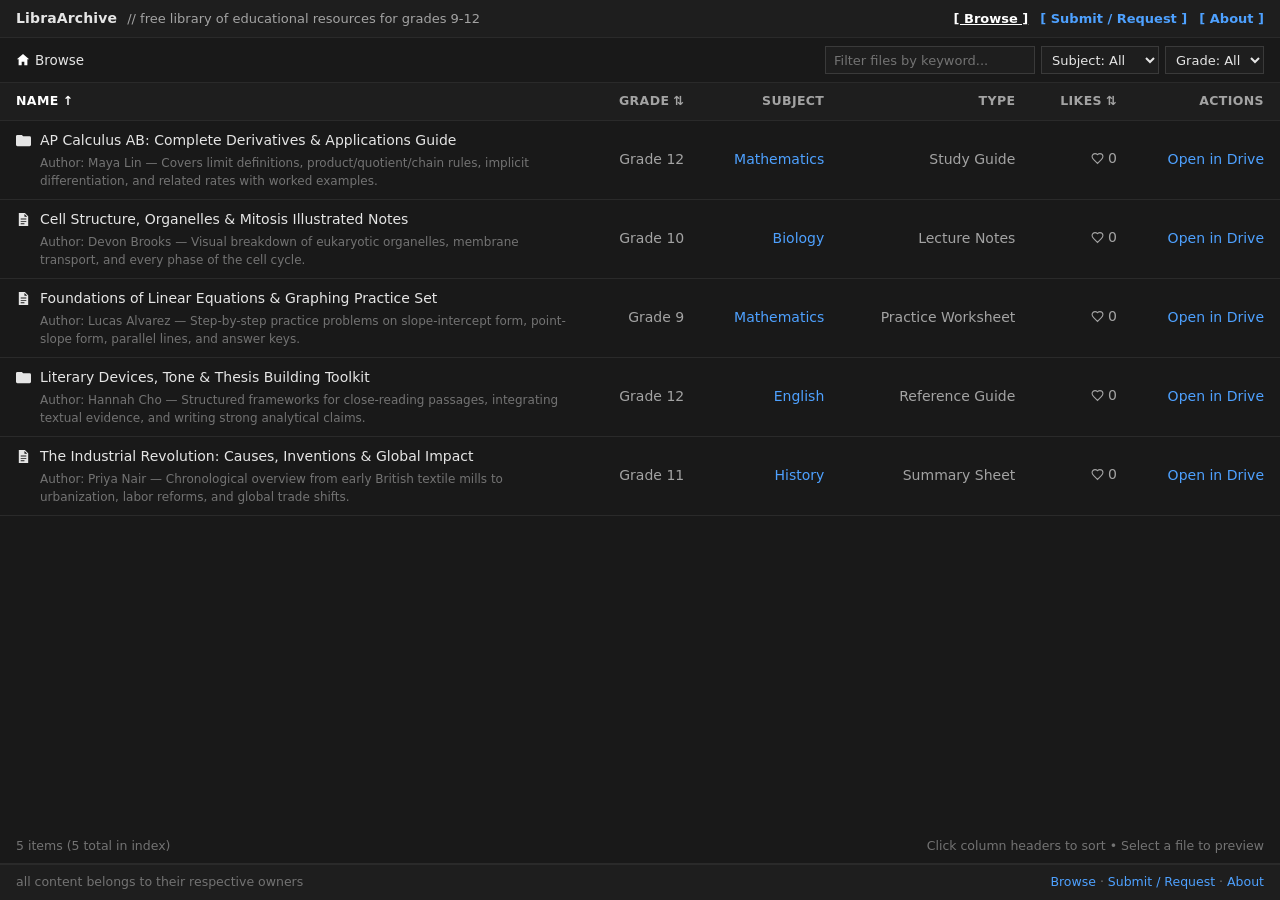
==== commit 49e802f3: "Update index.html" ====
--- a/index.html
+++ b/index.html
@@ -11,7 +11,7 @@
   <header class="dir-topbar">
     <div class="dir-topbar-left">
       <a class="dir-brand" href="index.html">LibraArchive</a>
-      <span class="dir-mission">// Open index of free student study guides &amp; class notes &mdash; zero paywalls, zero logins.</span>
+      <span class="dir-mission">// free library of educational resources for grades 9-12</span>
     </div>
     <nav class="dir-topbar-links" aria-label="Primary">
       <a href="index.html" aria-current="page">[ Browse ]</a>
@@ -91,7 +91,7 @@
   </div>
 
   <footer class="dir-footer">
-    <span>LibraArchive Static Index &mdash; Powered by Cloudflare Pages &amp; KV</span>
+    <span>all content belongs to their respective owners</span>
     <div>
       <a href="index.html">Browse</a> &middot;
       <a href="contribute.html">Submit / Request</a> &middot;
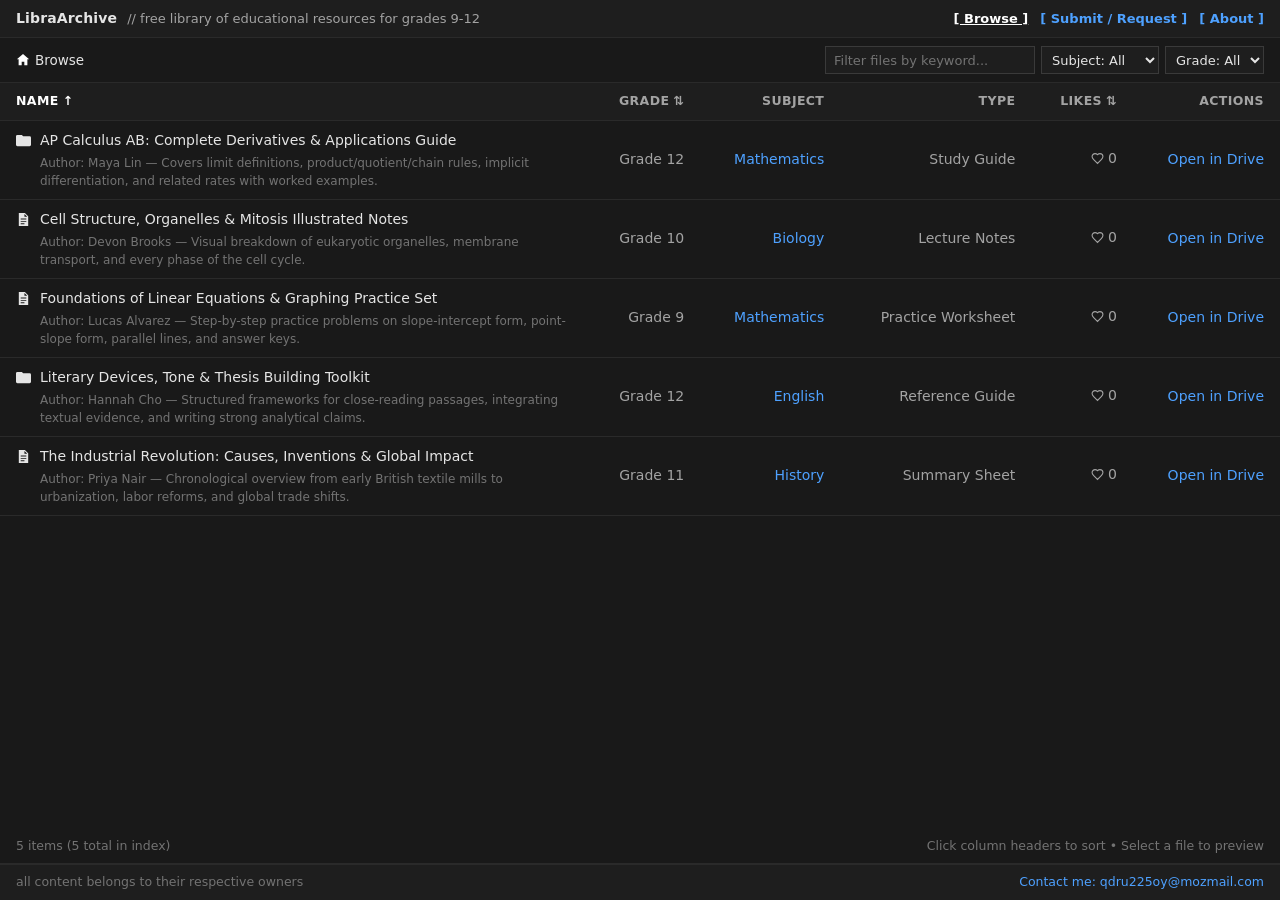
==== commit c2a1d6b4: "Update index.html" ====
--- a/index.html
+++ b/index.html
@@ -93,9 +93,7 @@
   <footer class="dir-footer">
     <span>all content belongs to their respective owners</span>
     <div>
-      <a href="index.html">Browse</a> &middot;
-      <a href="contribute.html">Submit / Request</a> &middot;
-      <a href="about.html">About</a>
+      <a href="mailto:qdru225oy@mozmail.com">Contact me: qdru225oy@mozmail.com</a>
     </div>
   </footer>
 
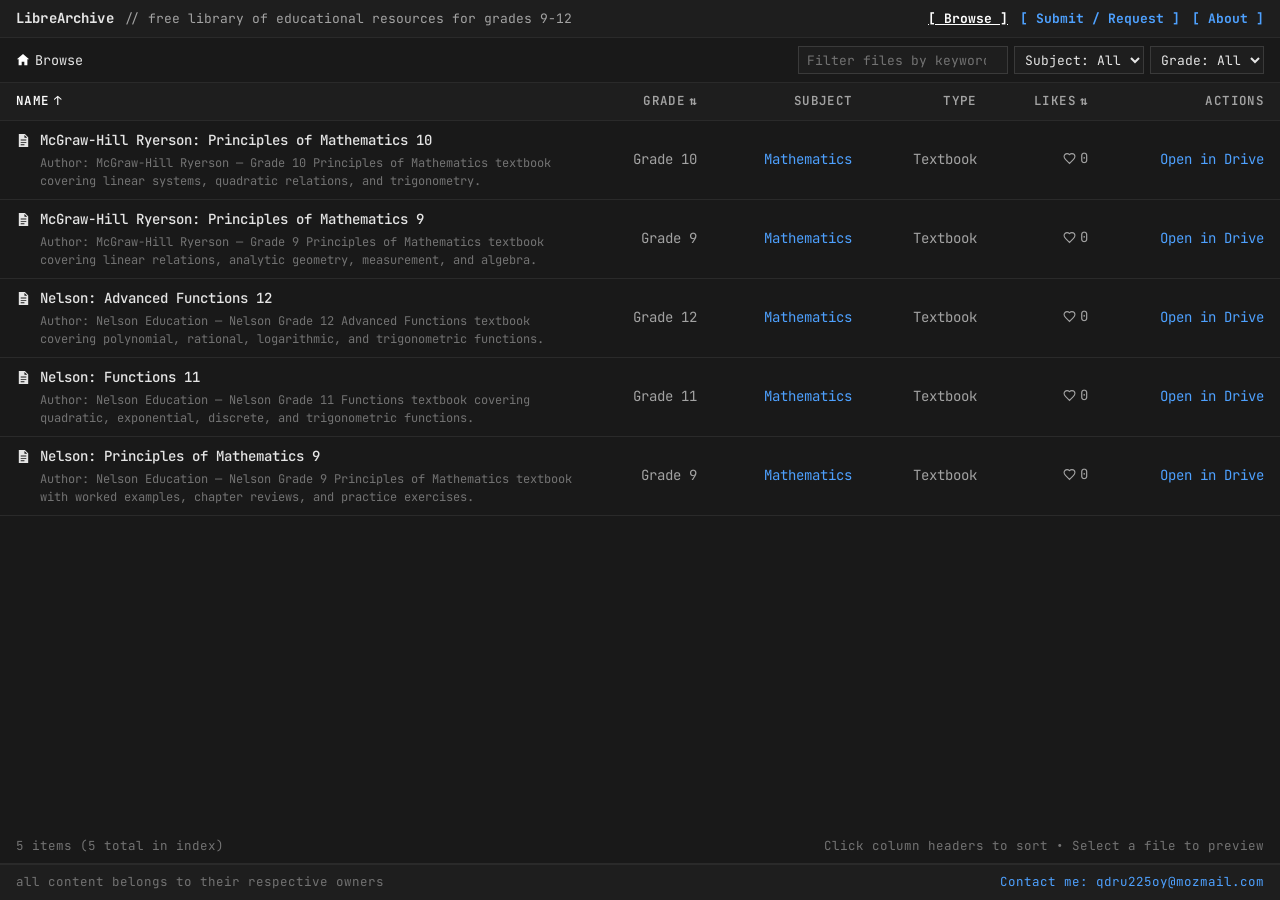
==== commit 176cd35d: "Update index.html" ====
--- a/index.html
+++ b/index.html
@@ -3,14 +3,14 @@
 <head>
   <meta charset="UTF-8" />
   <meta name="viewport" content="width=device-width, initial-scale=1.0" />
-  <title>LibraArchive — /Browse</title>
+  <title>LibreArchive — /Browse</title>
   <meta name="description" content="Open-directory index of free student study guides, lecture notes, and worksheets." />
   <link rel="stylesheet" href="css/styles.css" />
 </head>
 <body>
   <header class="dir-topbar">
     <div class="dir-topbar-left">
-      <a class="dir-brand" href="index.html">LibraArchive</a>
+      <a class="dir-brand" href="index.html">LibreArchive</a>
       <span class="dir-mission">// free library of educational resources for grades 9-12</span>
     </div>
     <nav class="dir-topbar-links" aria-label="Primary">
--- a/css/styles.css
+++ b/css/styles.css
@@ -1,8 +1,4 @@
-/* ==========================================================================
-   LibraArchive — Dark-Mode Open-Directory / File Explorer Stylesheet
-   Zero rounded corners, zero drop shadows, zero cards.
-   ========================================================================== */
-
+@import url('https://fonts.googleapis.com/css2?family=JetBrains+Mono:ital,wght@0,100..800;1,100..800&display=swap');
 :root {
   --bg-main: #191919;
   --bg-bar: #1e1e1e;
@@ -18,8 +14,8 @@
   --link-blue: #4ea1ff;
   --link-blue-hover: #7bb8ff;
   --accent-liked: #ff6b6b;
-
-  --font-ui: "Segoe UI", "Inter", system-ui, -apple-system, BlinkMacSystemFont, Roboto, sans-serif;
+  --font-ui: "JetBrains Mono", monospace;
+  /*--font-ui: "Segoe UI", "Inter", system-ui, -apple-system, BlinkMacSystemFont, Roboto, sans-serif;*/
   --font-mono: ui-monospace, SFMono-Regular, Menlo, Monaco, Consolas, "Liberation Mono", monospace;
 }
 
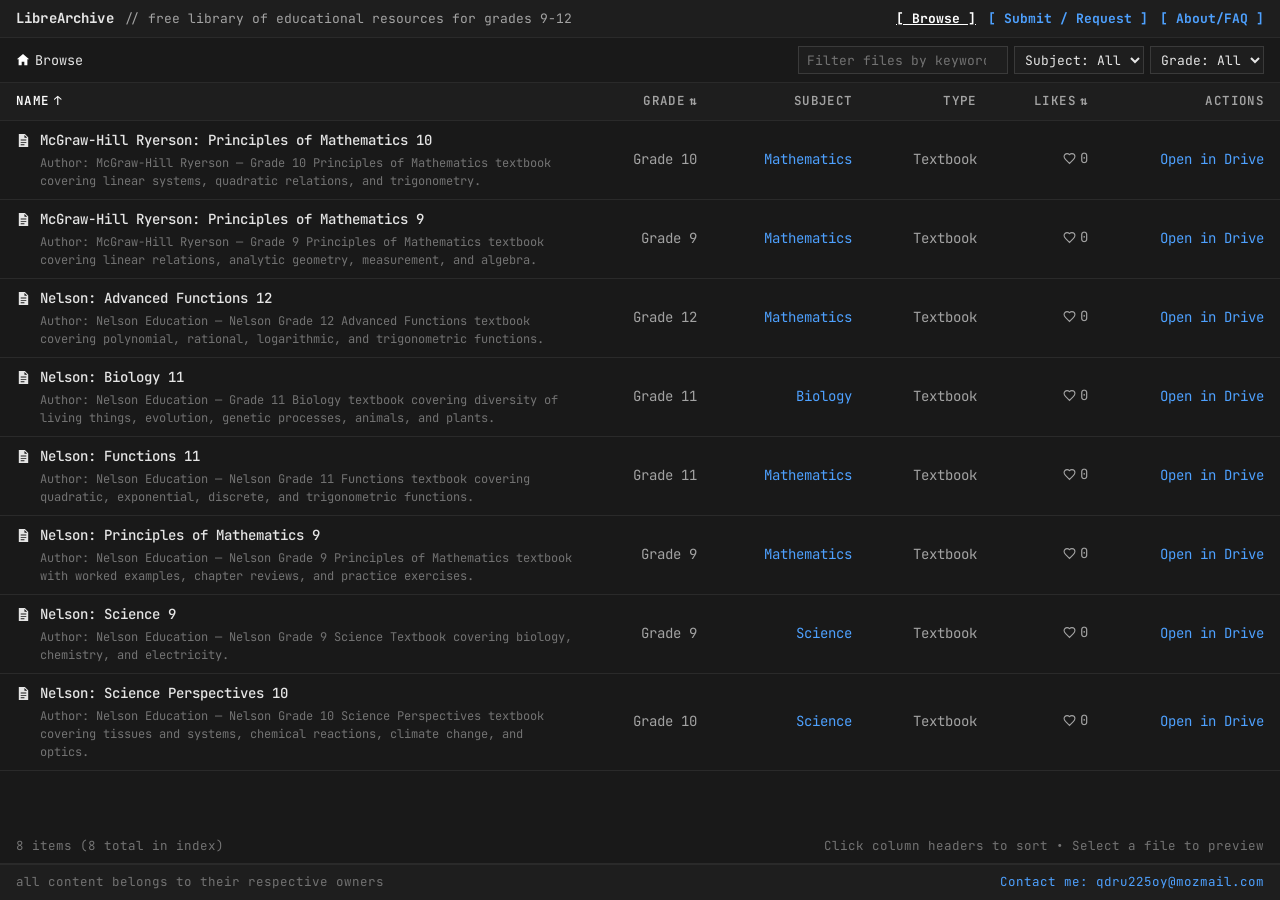
==== commit e2f6a328: "Update index.html" ====
--- a/index.html
+++ b/index.html
@@ -16,7 +16,7 @@
     <nav class="dir-topbar-links" aria-label="Primary">
       <a href="index.html" aria-current="page">[ Browse ]</a>
       <a href="contribute.html">[ Submit / Request ]</a>
-      <a href="about.html">[ About ]</a>
+      <a href="about.html">[ About/FAQ ]</a>
     </nav>
   </header>
 
--- a/css/styles.css
+++ b/css/styles.css
@@ -550,3 +550,63 @@
     display: none;
   }
 }
+/* ==========================================================================
+   Large-File Popup Overlay (resource.html)
+   ========================================================================== */
+
+.large-file-backdrop {
+  position: fixed;
+  inset: 0;
+  background: rgba(0, 0, 0, 0.8);
+  display: flex;
+  align-items: center;
+  justify-content: center;
+  padding: 16px;
+  z-index: 9999;
+}
+
+.large-file-modal {
+  width: 100%;
+  max-width: 480px;
+  background: var(--bg-bar);
+  border: 1px solid var(--border-strong);
+  padding: 20px;
+}
+
+.large-file-header {
+  display: flex;
+  align-items: center;
+  justify-content: space-between;
+  gap: 12px;
+  margin-bottom: 10px;
+}
+
+.large-file-header h2 {
+  margin: 0;
+  font-size: 16px;
+  color: #ffffff;
+}
+
+.large-file-modal p {
+  margin: 0 0 16px;
+  color: var(--text-secondary);
+}
+
+.large-file-actions {
+  display: flex;
+  flex-wrap: wrap;
+  gap: 8px;
+}
+
+.btn-blue {
+  background: var(--link-blue);
+  border-color: var(--link-blue);
+  color: #111111;
+  font-weight: 700;
+}
+
+.btn-blue:hover {
+  background: var(--link-blue-hover);
+  border-color: var(--link-blue-hover);
+  color: #111111;
+}
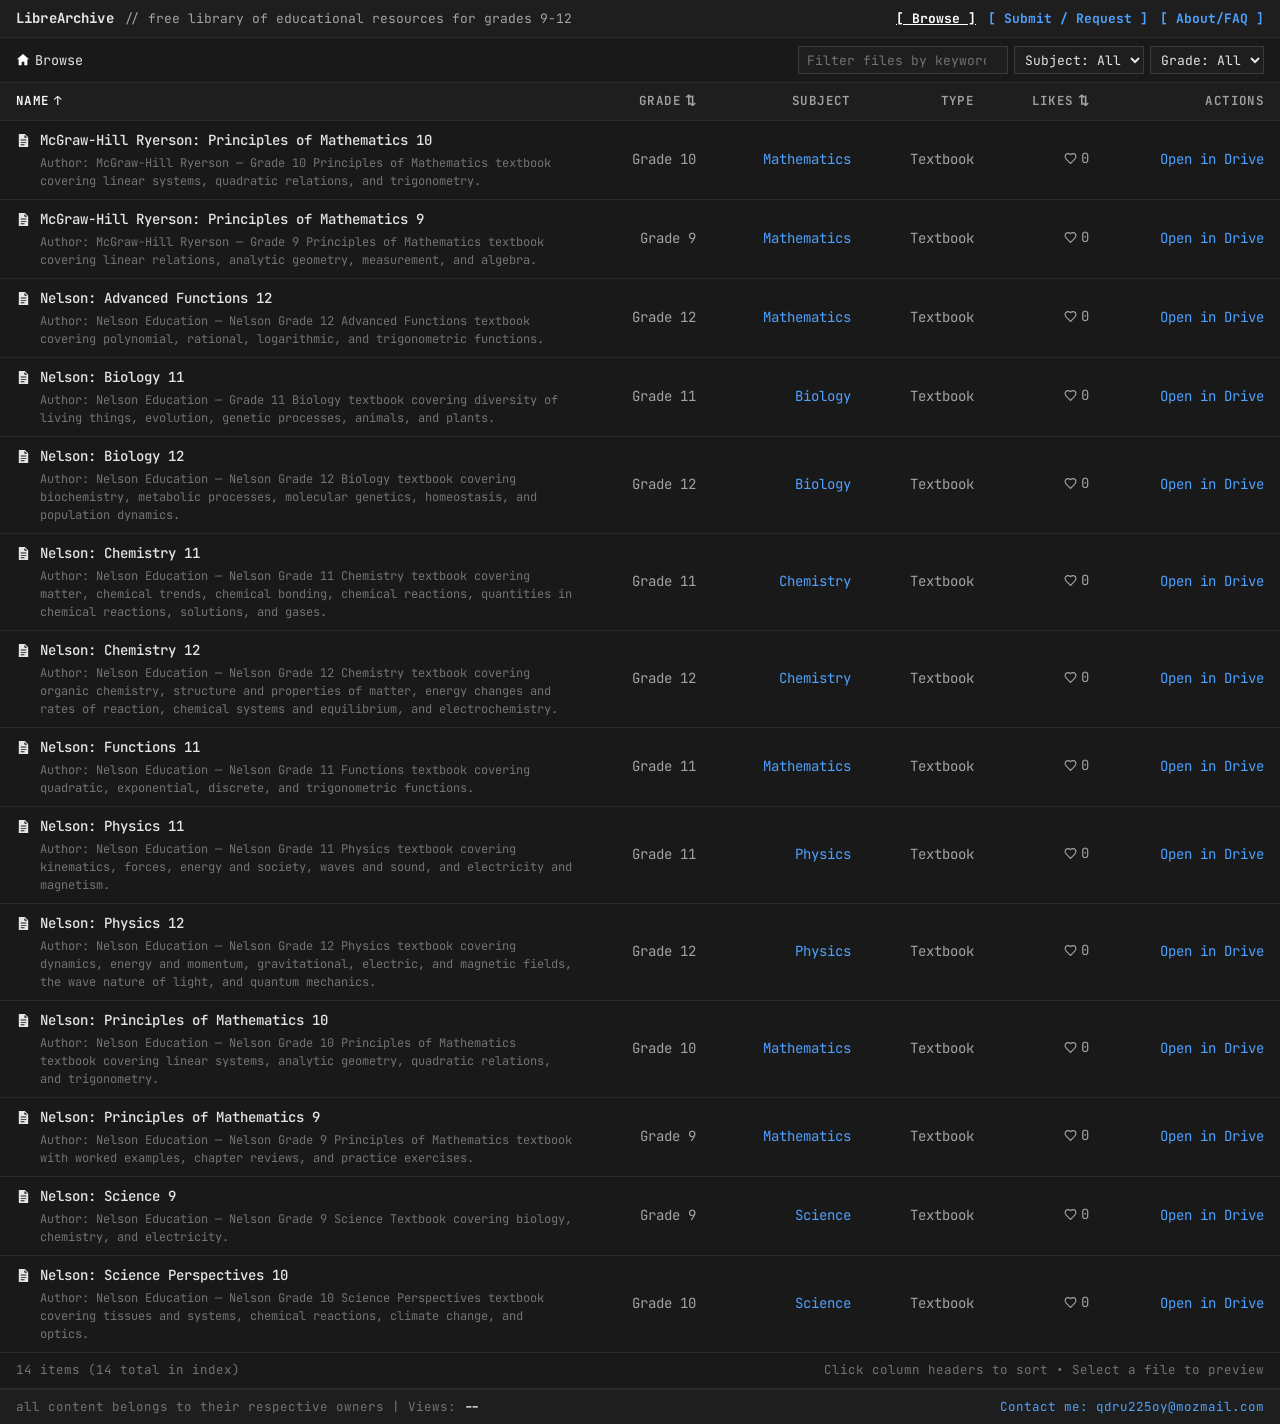
==== commit 296c72e1: "Update index.html" ====
--- a/index.html
+++ b/index.html
@@ -91,7 +91,7 @@
   </div>
 
   <footer class="dir-footer">
-    <span>all content belongs to their respective owners</span>
+    <span>all content belongs to their respective owners | Views: <strong id="visitor-counter" style="color: var(--text-primary);">--</strong></span>
     <div>
       <a href="mailto:qdru225oy@mozmail.com">Contact me: qdru225oy@mozmail.com</a>
     </div>
